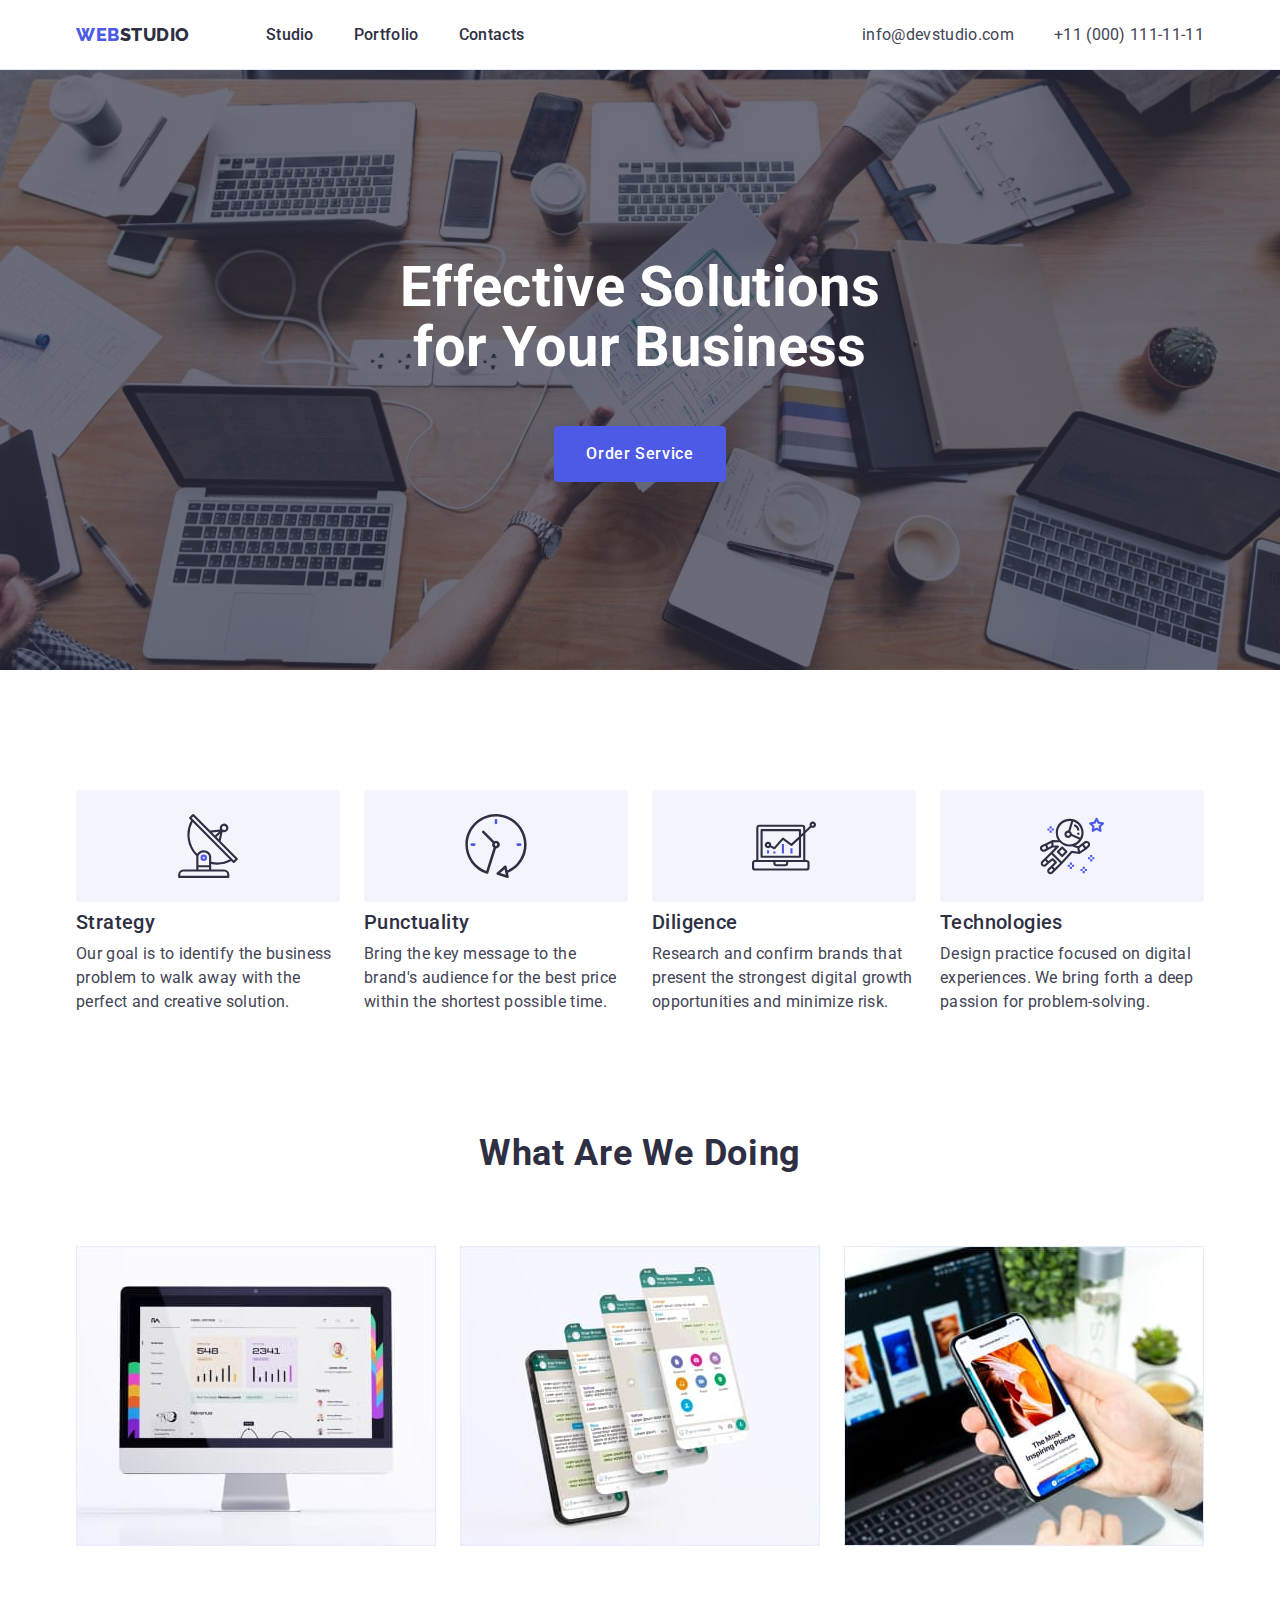
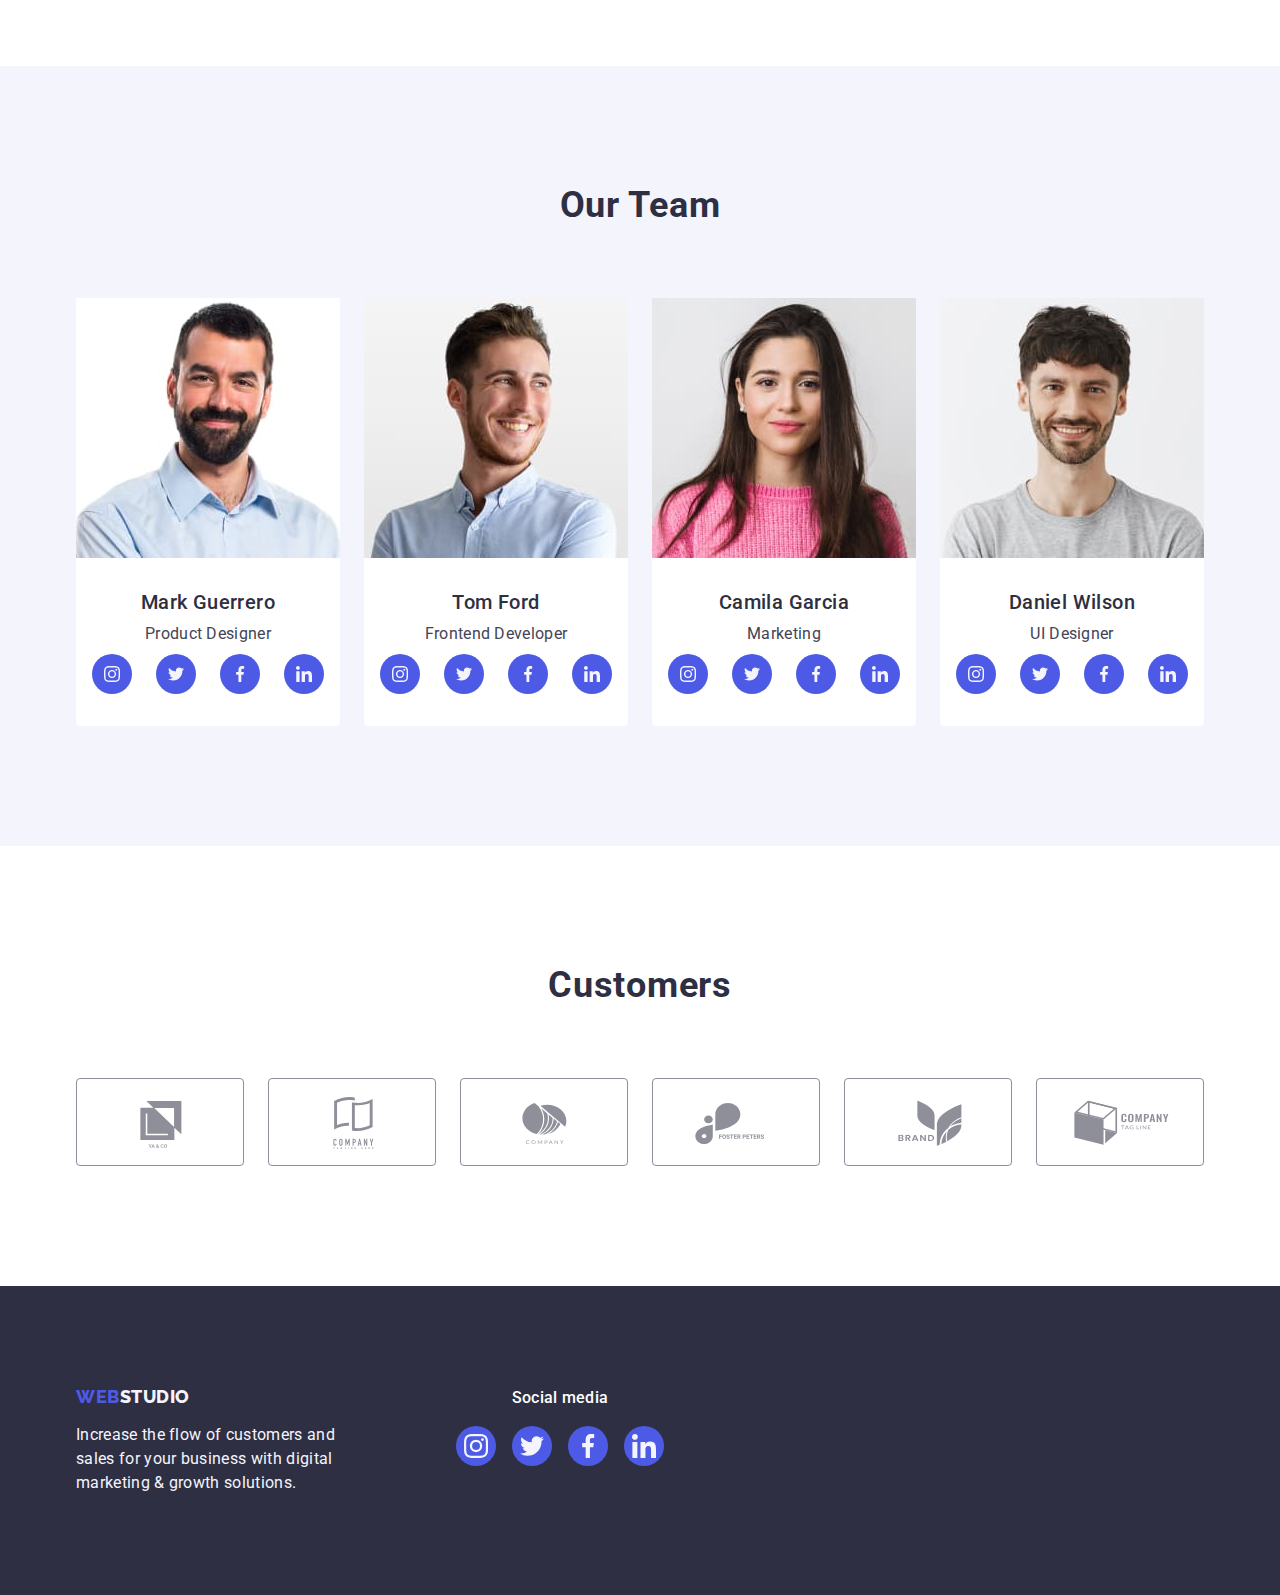
==== index.html @ bf4d4b49 "day-4" ====
<!DOCTYPE html>
<html lang="en">
  <head>
    <meta charset="UTF-8" />
    <meta http-equiv="X-UA-Compatible" content="IE=edge" />
    <meta name="viewport" content="width=device-width, initial-scale=1.0" />
    <title>Web Studio</title>
    <!--Fonts-->
    <link rel="preconnect" href="https://fonts.googleapis.com" />
    <link rel="preconnect" href="https://fonts.gstatic.com" crossorigin />
    <link
      href="https://fonts.googleapis.com/css2?family=Raleway:wght@800&family=Roboto:wght@400;500;700&display=swap"
      rel="stylesheet" />
    <!--Normolize css-->
    <link
      rel="stylesheet"
      href="https://cdn.jsdelivr.net/npm/modern-normalize@2.0.0/modern-normalize.min.css" />
    <!--css styles-->
    <link rel="stylesheet" href="./css/styles.css" />
  </head>

  <body>
    <!--Header-->
    <header class="header section">
      <div class="header-container container">
        <nav class="page-nav">
          <a class="logo link" href="./index.html">Web<span class="logo-accent">Studio</span></a>
          <ul class="header-list list">
            <li class="header-list-item">
              <a class="header-list-link link" href="./index.html">Studio</a>
            </li>
            <li class="header-list-item">
              <a class="header-list-link link" href="./portfolio.html">Portfolio</a>
            </li>
            <li class="header-list-item">
              <a class="header-list-link link" href="">Contacts</a>
            </li>
          </ul>
        </nav>
        <address class="header-address-list">
          <ul class="address-list list">
            <li class="address-list-item">
              <a class="header-address link" href="mailto:info@devstudio.com">info@devstudio.com</a>
            </li>
            <li class="address-list-item">
              <a class="header-address link" href="tel:+110001111111">+11 (000) 111-11-11</a>
            </li>
          </ul>
        </address>
      </div>
    </header>
    <!--Main block-->
    <main>
      <!--Hero section-->
      <section class="hero-section">
        <div class="container">
          <h1 class="hero-title">Effective Solutions for Your Business</h1>
          <button class="hero-btn btn" type="button">Order Service</button>
        </div>
      </section>
      <!--Sectiom Features-->

      <section class="features-section">
        <div class="container">
          <h2 class="visually-hidden">Features</h2>
          <ul class="features-list list">
            <li class="features-list-item">
              <div class="features-icon-thumb">
                <svg class="features-icon" width="64" height="64">
                  <use href="/images/icons.svg#antenna"></use>
                </svg>
              </div>
              <h3 class="features-title">Strategy</h3>
              <p class="features-text">
                Our goal is to identify the business problem to walk away with the perfect and
                creative solution.
              </p>
            </li>
            <li class="features-list-item">
              <div class="features-icon-thumb">
                <svg class="features-icon" width="64" height="64">
                  <use href="/images/icons.svg#clock"></use>
                </svg>
              </div>
              <h3 class="features-title">Punctuality</h3>
              <p class="features-text">
                Bring the key message to the brand's audience for the best price within the shortest
                possible time.
              </p>
            </li>
            <li class="features-list-item">
              <div class="features-icon-thumb">
                <svg class="features-icon" width="64" height="64">
                  <use href="/images/icons.svg#diagram"></use>
                </svg>
              </div>
              <h3 class="features-title">Diligence</h3>
              <p class="features-text">
                Research and confirm brands that present the strongest digital growth opportunities
                and minimize risk.
              </p>
            </li>
            <li class="features-list-item">
              <div class="features-icon-thumb">
                <svg class="features-icon" width="64" height="64">
                  <use href="/images/icons.svg#astronaut"></use>
                </svg>
              </div>
              <h3 class="features-title">Technologies</h3>
              <p class="features-text">
                Design practice focused on digital experiences. We bring forth a deep passion for
                problem-solving.
              </p>
            </li>
          </ul>
        </div>
      </section>

      <!--Section What are we doing -->
      <section class="do-section">
        <div class="container">
          <h2 class="do-title">What are we doing</h2>
          <ul class="do-list list">
            <li class="do-list-item">
              <img src="./images/img1.jpg" alt="computer screen" width="360" height="300" />
            </li>
            <li class="do-list-item">
              <img src="./images/img2.jpg" alt="phone four screen" width="360" height="300" />
            </li>
            <li class="do-list-item">
              <img
                src="./images/img3.jpg"
                alt="phone in palm and laptop on the table"
                width="360"
                height="300" />
            </li>
          </ul>
        </div>
      </section>
      <!--Section Our Team-->

      <section class="team-section">
        <div class="container">
          <h2 class="team-title">Our Team</h2>
          <ul class="team-list list">
            <li class="team-list-item">
              <img
                class="card-img"
                src="./images/imgteam1.jpg"
                alt="Mark Guerrero Product Designer"
                width="264"
                height="260" />
              <div class="card">
                <h3 class="team-name-title">Mark Guerrero</h3>
                <p class="team-position-text">Product Designer</p>
                <ul class="team-social-list">
                  <li class="team-social-item">
                    <a href="" class="team-social-link" target="_blank" rel="noopener norefrrer">
                      <svg class="team-social-icon" width="16" height="16">
                        <use href="/images/icons.svg#instagram"></use>
                      </svg>
                    </a>
                  </li>
                  <li class="team-social-item">
                    <a href="" class="team-social-link" target="_blank" rel="noopener norefrrer">
                      <svg class="team-social-icon" width="16" height="16">
                        <use href="/images/icons.svg#twitter"></use>
                      </svg>
                    </a>
                  </li>
                  <li class="team-social-item">
                    <a href="" class="team-social-link" target="_blank" rel="noopener norefrrer">
                      <svg class="team-social-icon" width="16" height="16">
                        <use href="/images/icons.svg#facebook"></use>
                      </svg>
                    </a>
                  </li>
                  <li class="team-social-item">
                    <a href="" class="team-social-link" target="_blank" rel="noopener norefrrer">
                      <svg class="team-social-icon" width="16" height="16">
                        <use href="/images/icons.svg#linkedin"></use>
                      </svg>
                    </a>
                  </li>
                </ul>
              </div>
            </li>

            <li class="team-list-item">
              <img
                class="card-img"
                src="./images/imgteam2.jpg"
                alt="Tom Ford Frontend Developer"
                width="264"
                height="260" />
              <div class="card">
                <h3 class="team-name-title">Tom Ford</h3>
                <p class="team-position-text">Frontend Developer</p>
                <ul class="team-social-list">
                  <li class="team-social-item">
                    <a href="" class="team-social-link" target="_blank" rel="noopener norefrrer">
                      <svg class="team-social-icon" width="16" height="16">
                        <use href="/images/icons.svg#instagram"></use>
                      </svg>
                    </a>
                  </li>
                  <li class="team-social-item">
                    <a href="" class="team-social-link" target="_blank" rel="noopener norefrrer">
                      <svg class="team-social-icon" width="16" height="16">
                        <use href="/images/icons.svg#twitter"></use>
                      </svg>
                    </a>
                  </li>
                  <li class="team-social-item">
                    <a href="" class="team-social-link" target="_blank" rel="noopener norefrrer">
                      <svg class="team-social-icon" width="16" height="16">
                        <use href="/images/icons.svg#facebook"></use>
                      </svg>
                    </a>
                  </li>
                  <li class="team-social-item">
                    <a href="" class="team-social-link" target="_blank" rel="noopener norefrrer">
                      <svg class="team-social-icon" width="16" height="16">
                        <use href="/images/icons.svg#linkedin"></use>
                      </svg>
                    </a>
                  </li>
                </ul>
              </div>
            </li>

            <li class="team-list-item">
              <img
                class="card-img"
                src="./images/imgteam3.jpg"
                alt="Camila Garcia Marketing"
                width="264"
                height="260" />
              <div class="card">
                <h3 class="team-name-title">Camila Garcia</h3>
                <p class="team-position-text">Marketing</p>
                <ul class="team-social-list">
                  <li class="team-social-item">
                    <a href="" class="team-social-link" target="_blank" rel="noopener norefrrer">
                      <svg class="team-social-icon" width="16" height="16">
                        <use href="/images/icons.svg#instagram"></use>
                      </svg>
                    </a>
                  </li>
                  <li class="team-social-item">
                    <a href="" class="team-social-link" target="_blank" rel="noopener norefrrer">
                      <svg class="team-social-icon" width="16" height="16">
                        <use href="/images/icons.svg#twitter"></use>
                      </svg>
                    </a>
                  </li>
                  <li class="team-social-item">
                    <a href="" class="team-social-link" target="_blank" rel="noopener norefrrer">
                      <svg class="team-social-icon" width="16" height="16">
                        <use href="/images/icons.svg#facebook"></use>
                      </svg>
                    </a>
                  </li>
                  <li class="team-social-item">
                    <a href="" class="team-social-link" target="_blank" rel="noopener norefrrer">
                      <svg class="team-social-icon" width="16" height="16">
                        <use href="/images/icons.svg#linkedin"></use>
                      </svg>
                    </a>
                  </li>
                </ul>
              </div>
            </li>

            <li class="team-list-item">
              <img
                class="card-img"
                src="./images/imgteam4.jpg"
                alt="Daniel Wilson UI Designer"
                width="264"
                height="260" />
              <div class="card">
                <h3 class="team-name-title">Daniel Wilson</h3>
                <p class="team-position-text">UI Designer</p>
                <ul class="team-social-list">
                  <li class="team-social-item">
                    <a href="" class="team-social-link" target="_blank" rel="noopener norefrrer">
                      <svg class="team-social-icon" width="16" height="16">
                        <use href="/images/icons.svg#instagram"></use>
                      </svg>
                    </a>
                  </li>
                  <li class="team-social-item">
                    <a href="" class="team-social-link" target="_blank" rel="noopener norefrrer">
                      <svg class="team-social-icon" width="16" height="16">
                        <use href="/images/icons.svg#twitter"></use>
                      </svg>
                    </a>
                  </li>
                  <li class="team-social-item">
                    <a href="" class="team-social-link" target="_blank" rel="noopener norefrrer">
                      <svg class="team-social-icon" width="16" height="16">
                        <use href="/images/icons.svg#facebook"></use>
                      </svg>
                    </a>
                  </li>
                  <li class="team-social-item">
                    <a href="" class="team-social-link" target="_blank" rel="noopener norefrrer">
                      <svg class="team-social-icon" width="16" height="16">
                        <use href="/images/icons.svg#linkedin"></use>
                      </svg>
                    </a>
                  </li>
                </ul>
              </div>
            </li>
          </ul>
        </div>
      </section>
      <!--Customers section-->
      <section class="customers-section">
        <div class="customers-container container">
          <h2 class="customers-title">Customers</h2>
          <ul class="customers-list">
            <li class="customers-item">
              <a class="customers-link" href="">
                <svg class="customers-icon" width="104" height="56">
                  <use href="/images/icons.svg#Logo-1"></use>
                </svg>
              </a>
            </li>
            <li class="customers-item">
              <a class="customers-link" href=""
                ><svg class="customers-icon" width="104" height="56">
                  <use href="/images/icons.svg#Logo-2"></use>
                </svg>
              </a>
            </li>
            <li class="customers-item">
              <a class="customers-link" href=""
                ><svg class="customers-icon" width="104" height="56">
                  <use href="/images/icons.svg#Logo-3"></use>
                </svg>
              </a>
            </li>
            <li class="customers-item">
              <a class="customers-link" href="">
                <svg class="customers-icon" width="104" height="56">
                  <use href="/images/icons.svg#Logo-4"></use>
                </svg>
              </a>
            </li>
            <li class="customers-item">
              <a class="customers-link" href="">
                <svg class="customers-icon" width="104" height="56">
                  <use href="/images/icons.svg#Logo-5"></use>
                </svg>
              </a>
            </li>
            <li class="customers-item">
              <a class="customers-link" href="">
                <svg class="customers-icon" width="104" height="56">
                  <use href="/images/icons.svg#Logo-6"></use>
                </svg>
              </a>
            </li>
          </ul>
        </div>
      </section>
    </main>
    <footer class="footer">
      <!--Section footer-->

      <div class="footer-container container">
        <div class="footer-logo-container">
          <a class="logo link" href="./index.html"
            >Web<span class="footer-logo-accent">Studio</span></a
          >
          <p class="footer-text">
            Increase the flow of customers and sales for your business with digital marketing &
            growth solutions.
          </p>
        </div>
        <div class="footer-socisl-container">
          <p class="footer-social-text">Social media</p>
          <ul class="footer-social-list">
            <li class="footer-social-item">
              <a href="" class="footer-social-link">
                <svg class="footer-social-icon" width="24" height="24">
                  <use href="/images/icons.svg#instagram"></use>
                </svg>
              </a>
            </li>
            <li class="footer-social-item">
              <a href="" class="footer-social-link">
                <svg class="footer-social-icon" width="24" height="24">
                  <use href="/images/icons.svg#twitter"></use>
                </svg>
              </a>
            </li>
            <li class="footer-social-item">
              <a href="" class="footer-social-link">
                <svg class="footer-social-icon" width="24" height="24">
                  <use href="/images/icons.svg#facebook"></use>
                </svg>
              </a>
            </li>
            <li class="footer-social-item">
              <a href="" class="footer-social-link">
                <svg class="footer-social-icon" width="24" height="24">
                  <use href="/images/icons.svg#linkedin"></use>
                </svg>
              </a>
            </li>
          </ul>
        </div>
      </div>
    </footer>
  </body>
</html>
---- css/styles.css ----
:root {
  --Primary-Brand-cl: #4d5ae5;
  --Pressed-state-cl: #404bbf;
  --Dark-cl: #2e2f42;
  --Text-cl: #434455;
  --Light-cl: #f4f4fd;
  --Hero-background-cl: #2e2f42;
  --White-background-cl: #ffffff;
  --light-bg-cl: #f4f4fd;
  --cornfiower-cl: #e7e9fc;
  --success-cl: #31d0aa;
  --white-cl: #ffffff;
  --lightslate: #8e8f99;
  /* The main number of elements in Flexbox grid */
  --items: 3;
  /* The main gap indent in Flexbox grid */
  --indent: 24px;
}
body {
  font-family: 'Roboto', sans-serif;
  font-size: 16px;
  line-height: 1.5;
  font-weight: normal;
  letter-spacing: 0.02em;
  color: var(--Text-cl);

  background-color: var(--White-background-cl);
}
.container {
  width: 1158px;
  padding: 0 15px;
  margin: 0 auto;
}

/*Reset*/
*,
*::before,
*::after {
  box-sizing: border-box;
}

h1,
h2,
h3,
h4,
h5,
h6,
p {
  margin-top: 0;
  margin-bottom: 0;
}
ul,
ol {
  margin-top: 0;
  margin-bottom: 0;
  padding-left: 0;
  margin: 0;
}
img {
  display: block;
  max-width: 100%;
  height: auto;
}
a,
.link {
  text-decoration: none;
  color: currentColor;
  font-style: normal;
}
ul,
ol,
.list {
  list-style: none;
}

.btn {
  cursor: pointer;
  font-family: inherit;
}

/* Styles Header*/
.header {
  background-color: var(--White-background-cl);
  border-bottom: 1px solid var(--cornfiower-cl);
}
.header-container {
  display: flex;
  justify-content: space-between;
  align-items: center;
}
.header .link {
  padding: 24px 0;
}
.page-nav {
  display: flex;
  align-items: center;
}

.header-list {
  display: flex;
  gap: 40px;
  align-items: center;
  --indent: 40px;
}
.header-list-item {
  flex-basis: calc((100% - var(--indent) * (var(--items) - 1)) / var(--items));
}
.address-list {
  display: flex;
  gap: 40px;
  align-items: center;
  --items: 2;
  --indent: 40px;
}
.address-list-item {
  flex-basis: calc((100% - var(--indent) * (var(--items) - 1)) / var(--items));
}
/*Logo styles*/
.logo,
.footer-logo-accent,
.logo-accent {
  font-weight: 800;
  font-size: 18px;
  line-height: 1.17;
  letter-spacing: 0.03em;
  text-transform: uppercase;
  font-family: 'Raleway', sans-serif;
}
.header .logo {
  margin-right: 76px;
}
.logo {
  color: var(--Primary-Brand-cl);
}
.logo-accent {
  color: var(--Dark-cl);
}
.header-address-list {
  font-style: normal;
}
.header-list-link {
  font-weight: 500;
  color: var(--Dark-cl);
}
.header-list-link:hover,
.header-list-link:focus {
  color: var(--Pressed-state-cl);
}
.header-address {
  font-weight: 400;
  color: var(--Text-cl);
}

.header-address:hover,
.header-address:focus {
  color: var(--Pressed-state-cl);
}
/*Hero-section style*/
.hero-section {
  max-width: 1440px;
  margin: 0 auto;
  background-color: var(--Hero-background-cl);
  background-image: linear-gradient(rgba(46, 47, 66, 0.7), rgba(46, 47, 66, 0.7)),
    url(/images/heroimg/img1.jpg);
  background-repeat: no-repeat;
  background-position: center center;
  padding-top: 188px;
  padding-bottom: 188px;
  background-size: cover;
}

.hero-title {
  font-weight: 700;
  font-size: 56px;
  line-height: 1.07;
  color: var(--White-background-cl);
  text-align: center;
  max-width: 496px;
  margin: 0 auto 48px;
}

.hero-btn {
  background-color: var(--Primary-Brand-cl);
  color: var(--White-background-cl);
  font-weight: 500;
  letter-spacing: 0.04em;
  font-size: 16px;
  line-height: 1.5;
  display: block;
  min-width: 169px;
  min-height: 56px;
  padding: 16px 32px;
  margin: 0 auto;
  border-radius: 4px;
  border: none;
  transition: background-color 250ms cubic-bezier(0.4, 0, 0.2, 1);
}
.hero-btn:hover,
.hero-btn:focus {
  background-color: var(--Pressed-state-cl);
}
/*Features-section*/

.features-section {
  background-color: var(--White-background-cl);
  padding-top: 120px;
  padding-bottom: 120px;
}
.visually-hidden {
  position: absolute;
  overflow: hidden;
  clip: rect(0 0 0 0);
  width: 1px;
  height: 1px;
  margin: -1px;
  padding: 0;
  border: 0;
  white-space: nowrap;
  clip-path: inset(100%);
}
.features-list {
  display: flex;
  gap: var(--indent);
  justify-content: space-between;
  --items: 4;
}
.features-list-item {
  flex-basis: calc((100% - var(--indent) * (var(--items) - 1)) / var(--items));
}
.features-title {
  font-weight: 500;
  font-size: 20px;
  line-height: 1.2;
  color: var(--Dark-cl);
  letter-spacing: 0.02em;
  margin-bottom: 8px;
}
.features-text {
  color: var(--Text-cl);
}
.features-icon-thumb {
  /*display: flex;
  justify-content: center;
  align-items: center;*/
  padding: 24px 100px;
  margin-bottom: 8px;
  width: 264px;
  height: 112px;
  flex-shrink: 0;
  border-radius: 4px;
  background-color: var(--light-bg-cl);
}
.features-icon {
}
/*Do section*/
.do-section {
  background-color: var(--White-background-cl);
  padding-bottom: 120px;
}
.do-title {
  font-size: 36px;
  line-height: 1.11;
  text-transform: capitalize;
  color: var(--Dark-cl);
  text-align: center;
  letter-spacing: 0.02em;
  margin-bottom: 72px;
}
.do-list {
  display: flex;
  gap: var(--indent);
  justify-content: space-between;
}
.do-list-item {
  flex-basis: calc((100% - var(--indent) * (var(--items) - 1)) / var(--items));
}
/*Section Our Team styles*/

.team-section {
  background-color: var(--light-bg-cl);
  padding-bottom: 120px;
  padding-top: 120px;
}

.team-title {
  font-size: 36px;
  line-height: 1.11;
  text-transform: capitalize;
  color: var(--Dark-cl);
  text-align: center;
  letter-spacing: 0.02em;
  display: block;
  margin-bottom: 72px;
}
.team-list-item {
  flex-basis: calc((100% - var(--indent) * (var(--items) - 1)) / var(--items));
  border-radius: 0px 0px 4px 4px;
  background-color: var(--White-background-cl);
}
.team-list {
  display: flex;
  gap: var(--indent);
  justify-content: space-between;
  --items: 4;
}
.card {
  padding: 32px 16px;
  text-align: center;
}
.card-img {
}
.team-name-title {
  font-weight: 500;
  font-size: 20px;
  line-height: 1.2;
  color: var(--Dark-cl);
  letter-spacing: 0.02em;
  margin-bottom: 8px;
}

.team-position-text {
  line-height: 1.5;
  color: var(--Text-cl);
  margin-bottom: 8px;
}
.team-social-list {
  display: flex;
  justify-content: center;
  align-items: center;
  gap: var(--indent);
}
.team-social-item {
}
.team-social-link {
  display: flex;
  justify-content: center;
  align-items: center;
  width: 40px;
  height: 40px;
  border-radius: 50%;
  background-color: var(--Primary-Brand-cl);
  transition: background-color 250ms cubic-bezier(0.4, 0, 0.2, 1);
}
.team-social-link:hover,
.team-social-link:focus {
  background-color: var(--Pressed-state-cl);
}
.team-social-icon {
  fill: var(--Light-cl);
}

/*Customers section*/
.customers-section {
  background-color: var(--White-background-cl);
  padding-bottom: 120px;
  padding-top: 120px;
}
.customers-container {
}
.container {
}
.customers-title {
  color: var(--Dark-cl);
  text-align: center;
  font-size: 36px;
  font-style: normal;
  font-weight: 700;
  line-height: 1.11;
  letter-spacing: 0.72px;
  text-transform: capitalize;
  margin-bottom: 72px;
}
.customers-list {
  display: flex;
  justify-content: center;
  align-items: center;
  gap: var(--indent);
}
.customers-item {
}
.customers-link {
  display: flex;
  width: 168px;
  height: 88px;
  justify-content: center;
  align-items: center;
  border-radius: 4px;
  border: 1px solid var(--lightslate);
}
.customers-icon {
  fill: var(--lightslate);
}

/* Portfolio main styles*/
.main {
  background-color: var(--White-background-cl);
  padding-top: 96px;
  padding-bottom: 120px;
}
.title {
}
.portfolio-filter-list {
  display: flex;
  gap: var(--indent);
  justify-content: center;
  margin-bottom: 72px;
}
.list {
}
.portfolio-filter-item {
}
/*portfolio page buttons*/
.portfolio-btn {
  font-weight: 500;
  font-size: 16px;
  line-height: 1.5;
  letter-spacing: 0.04em;
  color: var(--Primary-Brand-cl);
  text-align: center;
  background-color: var(--light-bg-cl);
  padding: 12px 24px;
  border: 1px solid var(--cornfiower-cl);
  border-radius: 4px;
}
.portfolio-btn:hover,
.portfolio-btn:focus {
  background-color: var(--Pressed-state-cl);
  color: var(--White-background-cl);
  border: 1px solid transparent;
}

/*Portfolio photo*/
.portfolio-list {
  display: flex;
  flex-wrap: wrap;
  row-gap: 48px;
  column-gap: var(--indent);
}

.portfolio-list-item {
  flex-basis: calc((100% - var(--indent) * (var(--items) - 1)) / var(--items));
}
.portfolio-link {
}
.portfolio-img {
}

.portfolio-list-card {
  padding: 32px 16px;
  border: 1px solid var(--cornfiower-cl);
  border-top: none;
}
.portfolio-title {
  font-weight: 500;
  font-size: 20px;
  line-height: 1.2;
  letter-spacing: 0.02em;
  margin-bottom: 8px;
  color: var(--Dark-cl);
}
.portfolio-text {
  color: var(--Text-cl);
}
/*footer stylse*/
.footer {
  background-color: var(--Dark-cl);
  padding-top: 100px;
  padding-bottom: 100px;
}

.footer .logo {
  display: inline-block;
  margin-bottom: 16px;
}

.footer-logo-accent {
  color: var(--Light-cl);
  font-family: 'Raleway', sans-serif;
  line-height: 1.17;
}

.footer-text {
  color: #f4f4fd;
  max-width: 264px;
}

.footer-container {
  display: flex;
  align-items: baseline;
}
.footer-logo-container {
  width: 264px;
  margin-right: 116px;
}
.footer-socisl-container {
  width: 208px;
}
.footer-social-text {
  font-weight: 500;
  line-height: 1.5;
  letter-spacing: 0.32px;
  text-align: center;
  color: var(--white-cl);
  margin: 0 auto 16px 0;
}
.footer-social-list {
  display: flex;
  gap: 16px;
  justify-content: center;
  align-items: center;
}
.footer-social-item {
}
.footer-social-link {
  display: flex;
  width: 40px;
  height: 40px;
  justify-content: center;
  align-items: center;
  border-radius: 50%;
  background-color: var(--Primary-Brand-cl);
  transition: background-color 250ms cubic-bezier(0.4, 0, 0.2, 1);
}

.footer-social-link:hover,
.footer-social-link:focus {
  background-color: var(--success-cl);
}
.footer-social-icon {
  fill: var(--Light-cl);
}
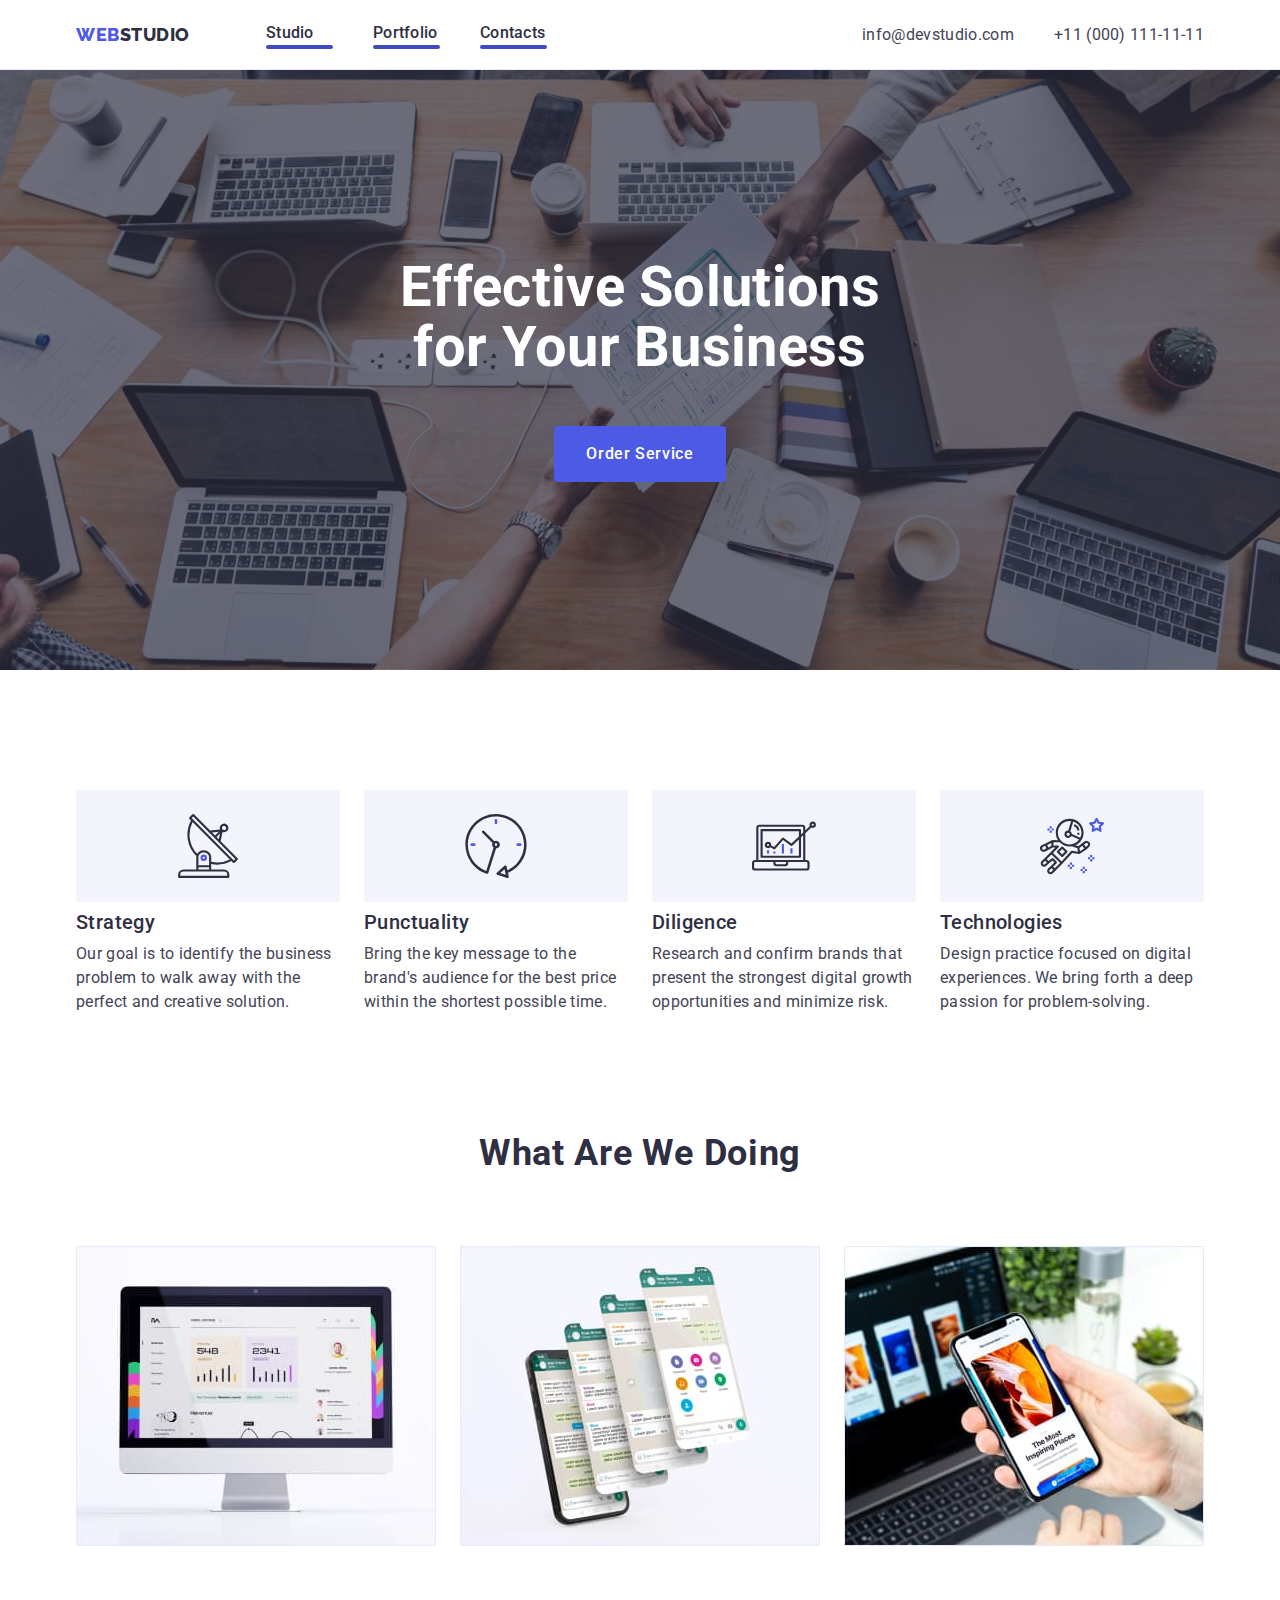
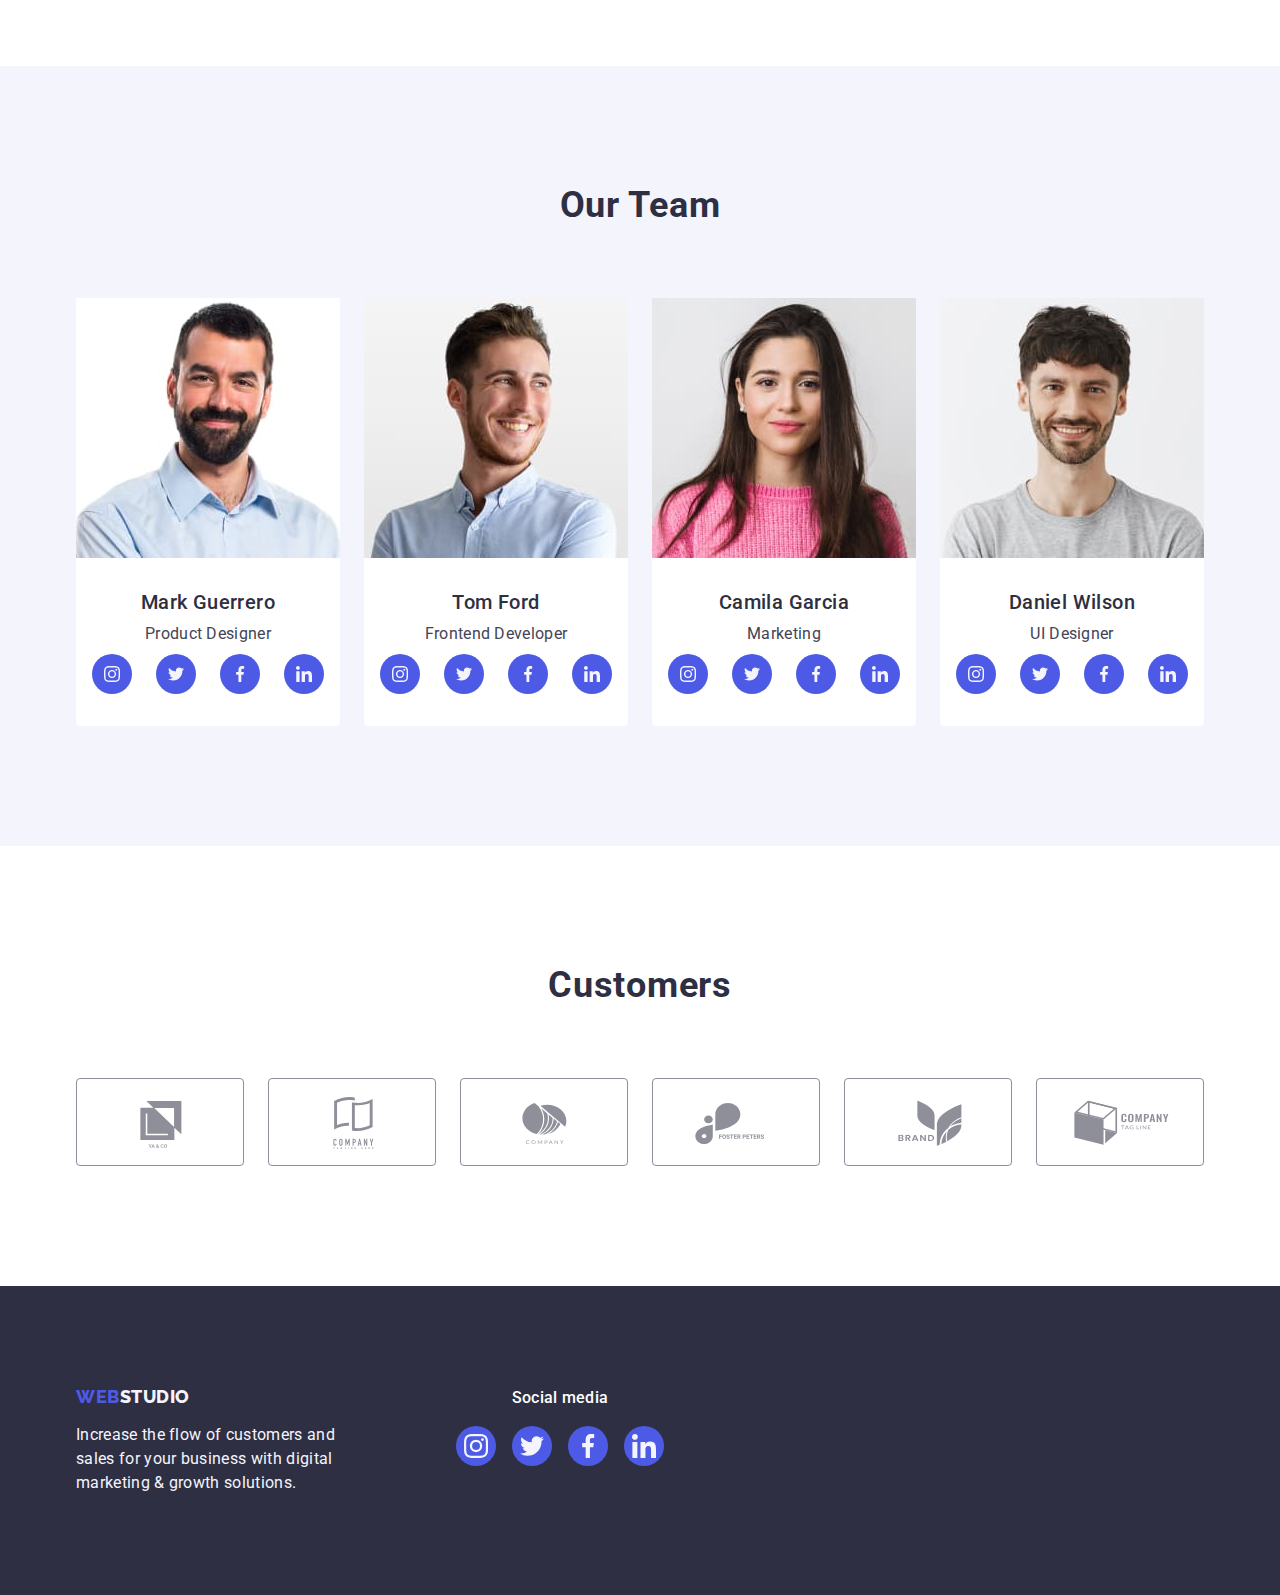
==== commit 1554b602: "day5" ====
--- a/index.html
+++ b/index.html
@@ -323,44 +323,44 @@
           <h2 class="customers-title">Customers</h2>
           <ul class="customers-list">
             <li class="customers-item">
-              <a class="customers-link" href="">
-                <svg class="customers-icon" width="104" height="56">
-                  <use href="/images/icons.svg#Logo-1"></use>
-                </svg>
-              </a>
-            </li>
-            <li class="customers-item">
-              <a class="customers-link" href=""
-                ><svg class="customers-icon" width="104" height="56">
-                  <use href="/images/icons.svg#Logo-2"></use>
-                </svg>
-              </a>
-            </li>
-            <li class="customers-item">
-              <a class="customers-link" href=""
-                ><svg class="customers-icon" width="104" height="56">
-                  <use href="/images/icons.svg#Logo-3"></use>
-                </svg>
-              </a>
-            </li>
-            <li class="customers-item">
-              <a class="customers-link" href="">
-                <svg class="customers-icon" width="104" height="56">
-                  <use href="/images/icons.svg#Logo-4"></use>
-                </svg>
-              </a>
-            </li>
-            <li class="customers-item">
-              <a class="customers-link" href="">
-                <svg class="customers-icon" width="104" height="56">
-                  <use href="/images/icons.svg#Logo-5"></use>
-                </svg>
-              </a>
-            </li>
-            <li class="customers-item">
-              <a class="customers-link" href="">
-                <svg class="customers-icon" width="104" height="56">
-                  <use href="/images/icons.svg#Logo-6"></use>
+              <a class="customers-link" href="" aria-label="logo-1">
+                <svg class="customers-icon" width="104" height="56">
+                  <use href="/images/icons.svg#logo-1"></use>
+                </svg>
+              </a>
+            </li>
+            <li class="customers-item">
+              <a class="customers-link" href="" aria-label="logo-2">
+                <svg class="customers-icon" width="104" height="56">
+                  <use href="/images/icons.svg#logo-2"></use>
+                </svg>
+              </a>
+            </li>
+            <li class="customers-item">
+              <a class="customers-link" href="" aria-label="logo-3">
+                <svg class="customers-icon" width="104" height="56">
+                  <use href="/images/icons.svg#logo-3"></use>
+                </svg>
+              </a>
+            </li>
+            <li class="customers-item">
+              <a class="customers-link" href="" aria-label="logo-4">
+                <svg class="customers-icon" width="104" height="56">
+                  <use href="/images/icons.svg#logo-4"></use>
+                </svg>
+              </a>
+            </li>
+            <li class="customers-item">
+              <a class="customers-link" href="" aria-label="logo-5">
+                <svg class="customers-icon" width="104" height="56">
+                  <use href="/images/icons.svg#logo-5"></use>
+                </svg>
+              </a>
+            </li>
+            <li class="customers-item">
+              <a class="customers-link" href="" aria-label="logo-6">
+                <svg class="customers-icon" width="104" height="56">
+                  <use href="/images/icons.svg#logo-6"></use>
                 </svg>
               </a>
             </li>
@@ -368,9 +368,8 @@
         </div>
       </section>
     </main>
+    <!--Section footer-->
     <footer class="footer">
-      <!--Section footer-->
-
       <div class="footer-container container">
         <div class="footer-logo-container">
           <a class="logo link" href="./index.html"
--- a/css/styles.css
+++ b/css/styles.css
@@ -146,11 +146,18 @@
 .header-list-link:focus {
   color: var(--Pressed-state-cl);
 }
+.header-list-link::after {
+  content: '';
+  display: block;
+  width: 67px;
+  height: 4px;
+  border-radius: 2px;
+  background: var(--Pressed-state-cl);
+}
 .header-address {
   font-weight: 400;
   color: var(--Text-cl);
 }
-
 .header-address:hover,
 .header-address:focus {
   color: var(--Pressed-state-cl);
@@ -373,7 +380,6 @@
 .customers-list {
   display: flex;
   justify-content: center;
-  align-items: center;
   gap: var(--indent);
 }
 .customers-item {
@@ -390,7 +396,12 @@
 .customers-icon {
   fill: var(--lightslate);
 }
-
+.customers-link:hover .customers-icon {
+  fill: var(--Pressed-state-cl);
+}
+.customers-link:hover {
+  border-color: var(--Pressed-state-cl);
+}
 /* Portfolio main styles*/
 .main {
   background-color: var(--White-background-cl);
@@ -421,6 +432,7 @@
   padding: 12px 24px;
   border: 1px solid var(--cornfiower-cl);
   border-radius: 4px;
+  transition: background-color 250ms cubic-bezier(0.4, 0, 0.2, 1);
 }
 .portfolio-btn:hover,
 .portfolio-btn:focus {
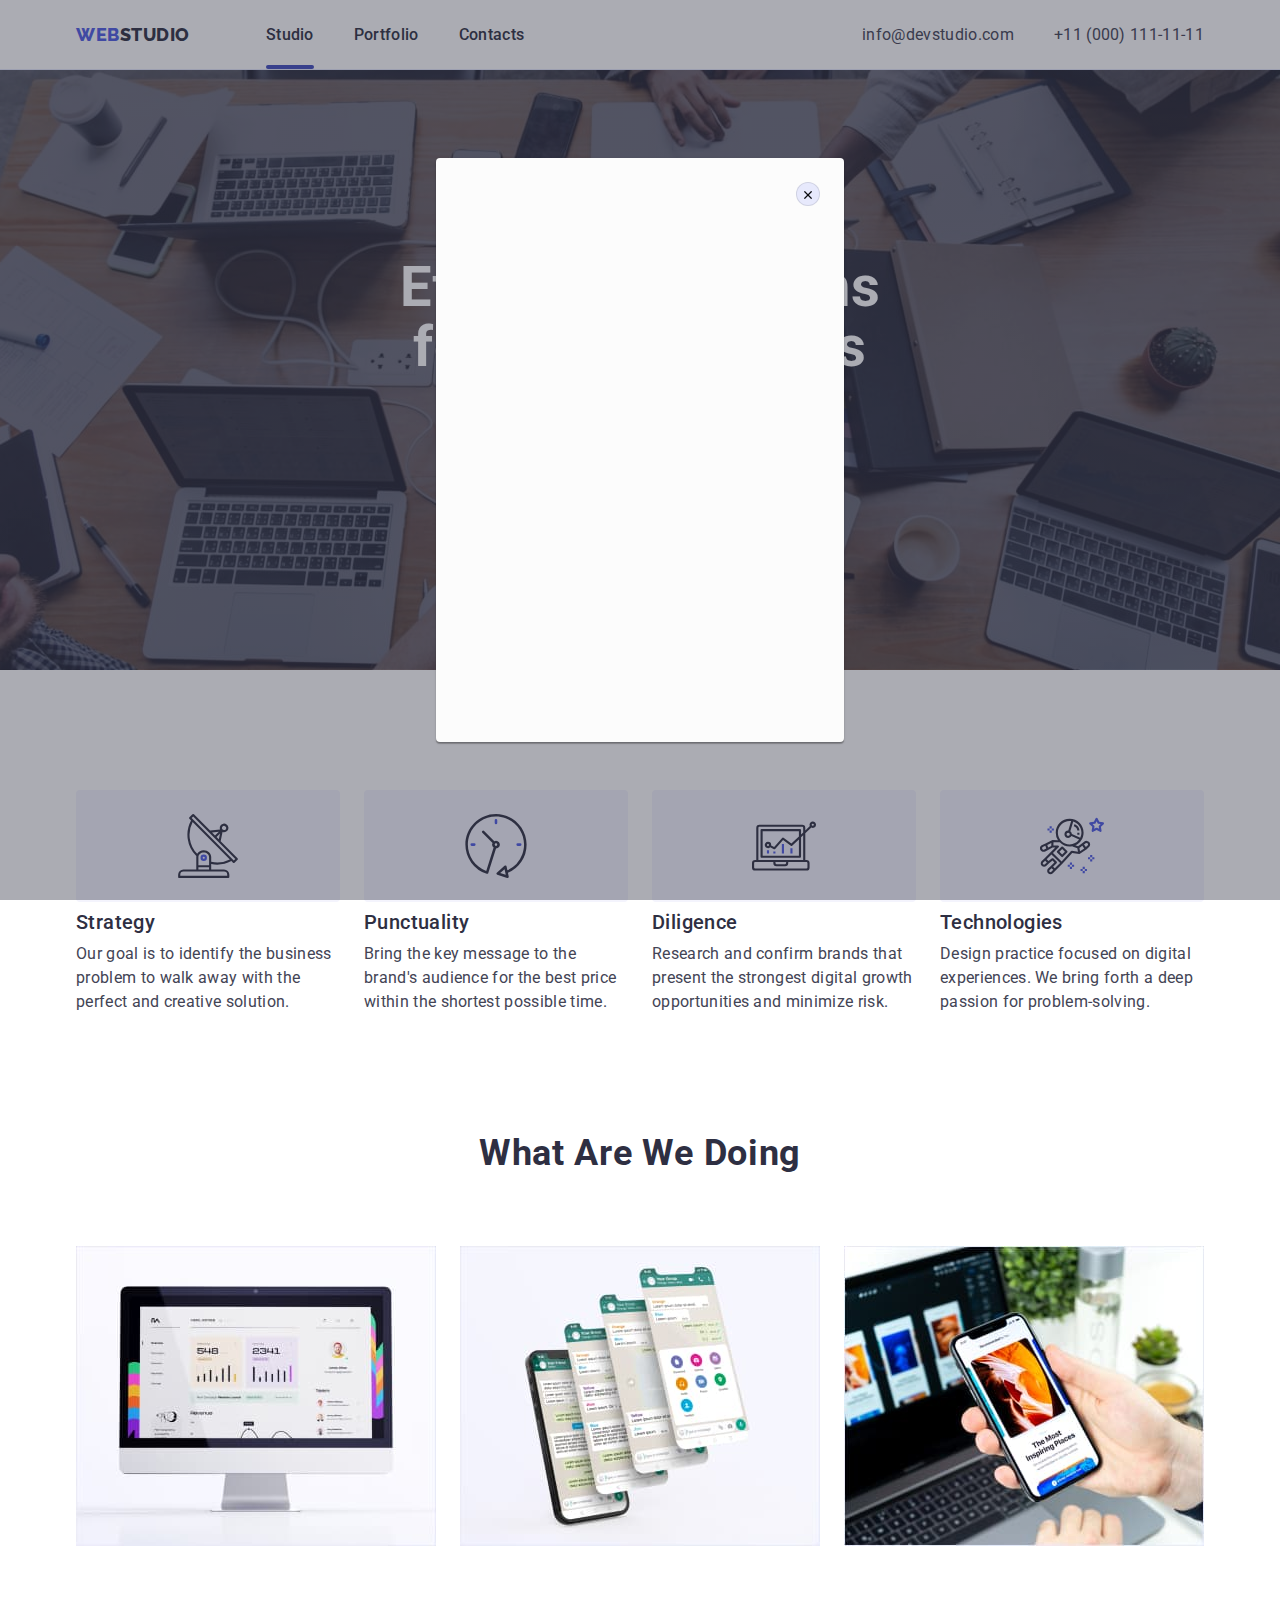
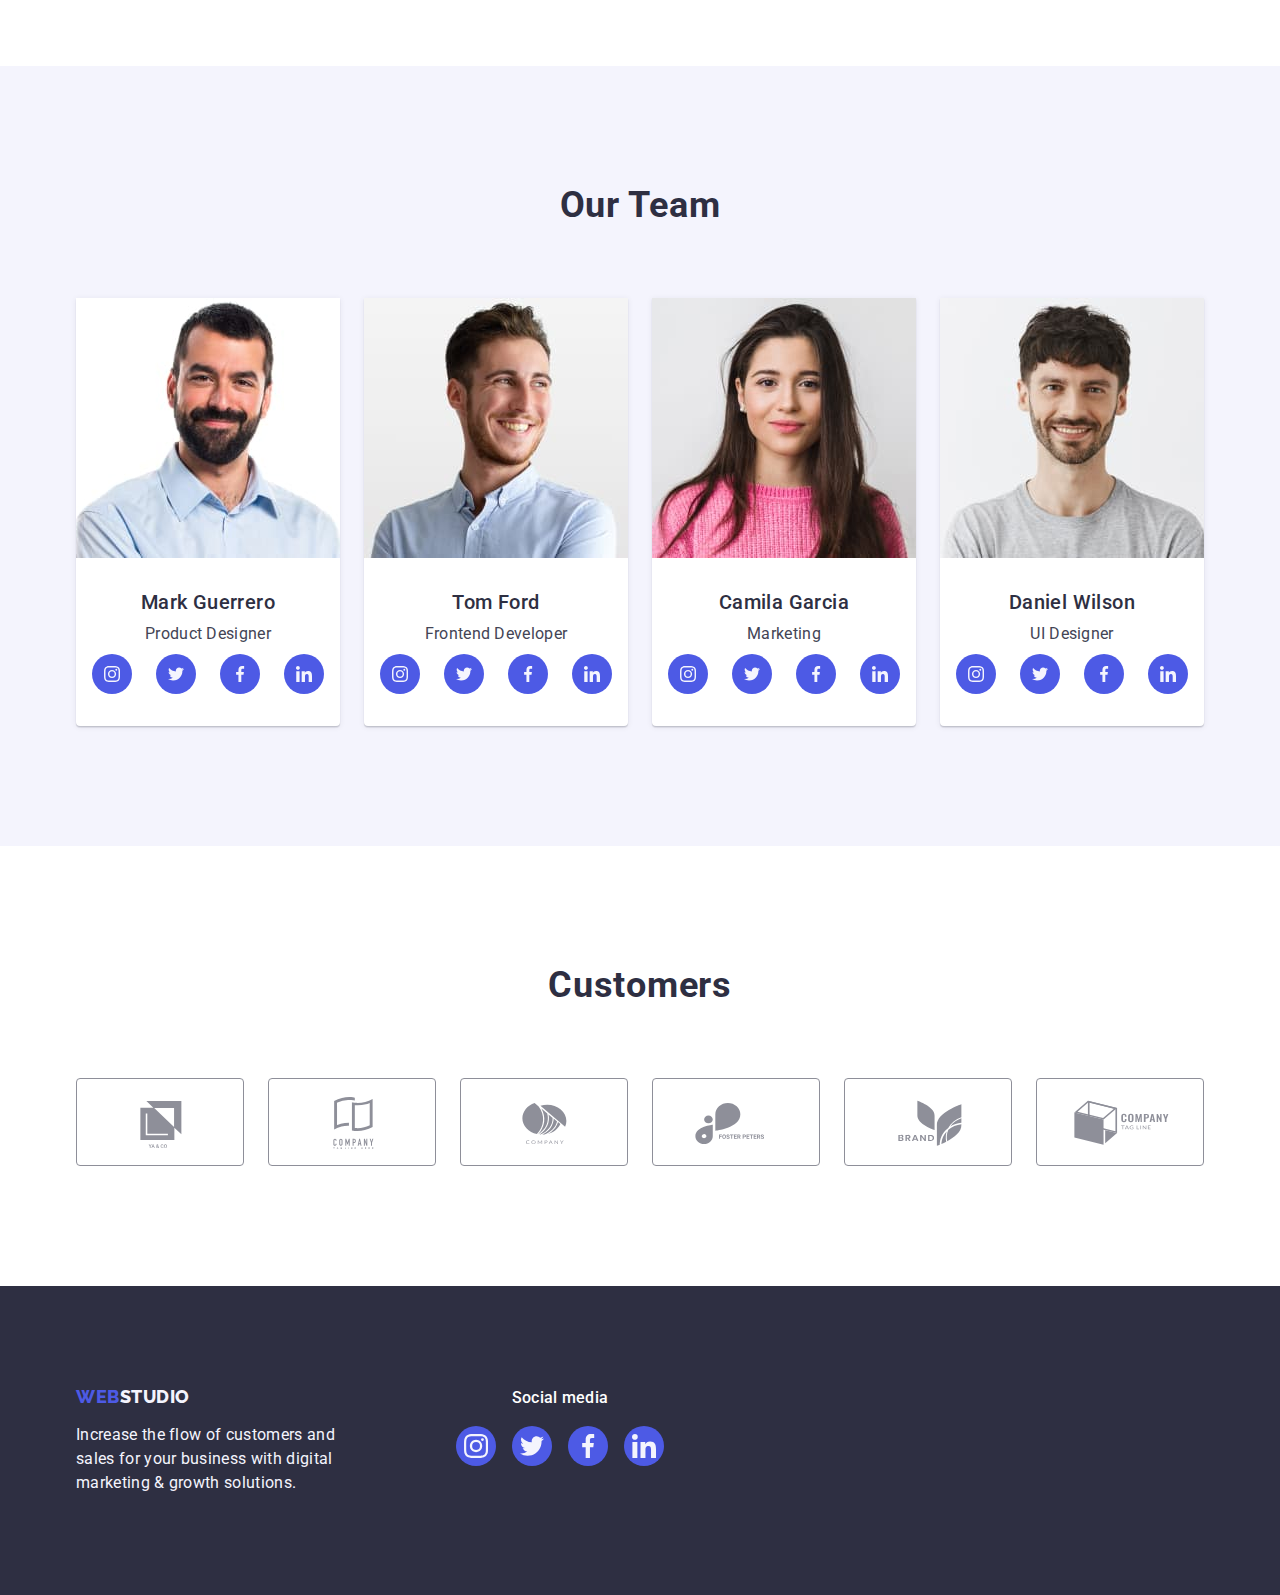
==== commit 770dfd55: "create modal" ====
--- a/index.html
+++ b/index.html
@@ -27,7 +27,7 @@
           <a class="logo link" href="./index.html">Web<span class="logo-accent">Studio</span></a>
           <ul class="header-list list">
             <li class="header-list-item">
-              <a class="header-list-link link" href="./index.html">Studio</a>
+              <a class="header-list-link activ link" href="./index.html"> Studio</a>
             </li>
             <li class="header-list-item">
               <a class="header-list-link link" href="./portfolio.html">Portfolio</a>
@@ -157,28 +157,28 @@
                   <li class="team-social-item">
                     <a href="" class="team-social-link" target="_blank" rel="noopener norefrrer">
                       <svg class="team-social-icon" width="16" height="16">
-                        <use href="/images/icons.svg#instagram"></use>
-                      </svg>
-                    </a>
-                  </li>
-                  <li class="team-social-item">
-                    <a href="" class="team-social-link" target="_blank" rel="noopener norefrrer">
-                      <svg class="team-social-icon" width="16" height="16">
-                        <use href="/images/icons.svg#twitter"></use>
-                      </svg>
-                    </a>
-                  </li>
-                  <li class="team-social-item">
-                    <a href="" class="team-social-link" target="_blank" rel="noopener norefrrer">
-                      <svg class="team-social-icon" width="16" height="16">
-                        <use href="/images/icons.svg#facebook"></use>
-                      </svg>
-                    </a>
-                  </li>
-                  <li class="team-social-item">
-                    <a href="" class="team-social-link" target="_blank" rel="noopener norefrrer">
-                      <svg class="team-social-icon" width="16" height="16">
-                        <use href="/images/icons.svg#linkedin"></use>
+                        <use href="./images/icons.svg#instagram"></use>
+                      </svg>
+                    </a>
+                  </li>
+                  <li class="team-social-item">
+                    <a href="" class="team-social-link" target="_blank" rel="noopener norefrrer">
+                      <svg class="team-social-icon" width="16" height="16">
+                        <use href="./images/icons.svg#twitter"></use>
+                      </svg>
+                    </a>
+                  </li>
+                  <li class="team-social-item">
+                    <a href="" class="team-social-link" target="_blank" rel="noopener norefrrer">
+                      <svg class="team-social-icon" width="16" height="16">
+                        <use href="./images/icons.svg#facebook"></use>
+                      </svg>
+                    </a>
+                  </li>
+                  <li class="team-social-item">
+                    <a href="" class="team-social-link" target="_blank" rel="noopener norefrrer">
+                      <svg class="team-social-icon" width="16" height="16">
+                        <use href="./images/icons.svg#linkedin"></use>
                       </svg>
                     </a>
                   </li>
@@ -200,28 +200,28 @@
                   <li class="team-social-item">
                     <a href="" class="team-social-link" target="_blank" rel="noopener norefrrer">
                       <svg class="team-social-icon" width="16" height="16">
-                        <use href="/images/icons.svg#instagram"></use>
-                      </svg>
-                    </a>
-                  </li>
-                  <li class="team-social-item">
-                    <a href="" class="team-social-link" target="_blank" rel="noopener norefrrer">
-                      <svg class="team-social-icon" width="16" height="16">
-                        <use href="/images/icons.svg#twitter"></use>
-                      </svg>
-                    </a>
-                  </li>
-                  <li class="team-social-item">
-                    <a href="" class="team-social-link" target="_blank" rel="noopener norefrrer">
-                      <svg class="team-social-icon" width="16" height="16">
-                        <use href="/images/icons.svg#facebook"></use>
-                      </svg>
-                    </a>
-                  </li>
-                  <li class="team-social-item">
-                    <a href="" class="team-social-link" target="_blank" rel="noopener norefrrer">
-                      <svg class="team-social-icon" width="16" height="16">
-                        <use href="/images/icons.svg#linkedin"></use>
+                        <use href="./images/icons.svg#instagram"></use>
+                      </svg>
+                    </a>
+                  </li>
+                  <li class="team-social-item">
+                    <a href="" class="team-social-link" target="_blank" rel="noopener norefrrer">
+                      <svg class="team-social-icon" width="16" height="16">
+                        <use href="./images/icons.svg#twitter"></use>
+                      </svg>
+                    </a>
+                  </li>
+                  <li class="team-social-item">
+                    <a href="" class="team-social-link" target="_blank" rel="noopener norefrrer">
+                      <svg class="team-social-icon" width="16" height="16">
+                        <use href="./images/icons.svg#facebook"></use>
+                      </svg>
+                    </a>
+                  </li>
+                  <li class="team-social-item">
+                    <a href="" class="team-social-link" target="_blank" rel="noopener norefrrer">
+                      <svg class="team-social-icon" width="16" height="16">
+                        <use href="./images/icons.svg#linkedin"></use>
                       </svg>
                     </a>
                   </li>
@@ -243,28 +243,28 @@
                   <li class="team-social-item">
                     <a href="" class="team-social-link" target="_blank" rel="noopener norefrrer">
                       <svg class="team-social-icon" width="16" height="16">
-                        <use href="/images/icons.svg#instagram"></use>
-                      </svg>
-                    </a>
-                  </li>
-                  <li class="team-social-item">
-                    <a href="" class="team-social-link" target="_blank" rel="noopener norefrrer">
-                      <svg class="team-social-icon" width="16" height="16">
-                        <use href="/images/icons.svg#twitter"></use>
-                      </svg>
-                    </a>
-                  </li>
-                  <li class="team-social-item">
-                    <a href="" class="team-social-link" target="_blank" rel="noopener norefrrer">
-                      <svg class="team-social-icon" width="16" height="16">
-                        <use href="/images/icons.svg#facebook"></use>
-                      </svg>
-                    </a>
-                  </li>
-                  <li class="team-social-item">
-                    <a href="" class="team-social-link" target="_blank" rel="noopener norefrrer">
-                      <svg class="team-social-icon" width="16" height="16">
-                        <use href="/images/icons.svg#linkedin"></use>
+                        <use href="./images/icons.svg#instagram"></use>
+                      </svg>
+                    </a>
+                  </li>
+                  <li class="team-social-item">
+                    <a href="" class="team-social-link" target="_blank" rel="noopener norefrrer">
+                      <svg class="team-social-icon" width="16" height="16">
+                        <use href="./images/icons.svg#twitter"></use>
+                      </svg>
+                    </a>
+                  </li>
+                  <li class="team-social-item">
+                    <a href="" class="team-social-link" target="_blank" rel="noopener norefrrer">
+                      <svg class="team-social-icon" width="16" height="16">
+                        <use href="./images/icons.svg#facebook"></use>
+                      </svg>
+                    </a>
+                  </li>
+                  <li class="team-social-item">
+                    <a href="" class="team-social-link" target="_blank" rel="noopener norefrrer">
+                      <svg class="team-social-icon" width="16" height="16">
+                        <use href="./images/icons.svg#linkedin"></use>
                       </svg>
                     </a>
                   </li>
@@ -286,28 +286,28 @@
                   <li class="team-social-item">
                     <a href="" class="team-social-link" target="_blank" rel="noopener norefrrer">
                       <svg class="team-social-icon" width="16" height="16">
-                        <use href="/images/icons.svg#instagram"></use>
-                      </svg>
-                    </a>
-                  </li>
-                  <li class="team-social-item">
-                    <a href="" class="team-social-link" target="_blank" rel="noopener norefrrer">
-                      <svg class="team-social-icon" width="16" height="16">
-                        <use href="/images/icons.svg#twitter"></use>
-                      </svg>
-                    </a>
-                  </li>
-                  <li class="team-social-item">
-                    <a href="" class="team-social-link" target="_blank" rel="noopener norefrrer">
-                      <svg class="team-social-icon" width="16" height="16">
-                        <use href="/images/icons.svg#facebook"></use>
-                      </svg>
-                    </a>
-                  </li>
-                  <li class="team-social-item">
-                    <a href="" class="team-social-link" target="_blank" rel="noopener norefrrer">
-                      <svg class="team-social-icon" width="16" height="16">
-                        <use href="/images/icons.svg#linkedin"></use>
+                        <use href="./images/icons.svg#instagram"></use>
+                      </svg>
+                    </a>
+                  </li>
+                  <li class="team-social-item">
+                    <a href="" class="team-social-link" target="_blank" rel="noopener norefrrer">
+                      <svg class="team-social-icon" width="16" height="16">
+                        <use href="./images/icons.svg#twitter"></use>
+                      </svg>
+                    </a>
+                  </li>
+                  <li class="team-social-item">
+                    <a href="" class="team-social-link" target="_blank" rel="noopener norefrrer">
+                      <svg class="team-social-icon" width="16" height="16">
+                        <use href="./images/icons.svg#facebook"></use>
+                      </svg>
+                    </a>
+                  </li>
+                  <li class="team-social-item">
+                    <a href="" class="team-social-link" target="_blank" rel="noopener norefrrer">
+                      <svg class="team-social-icon" width="16" height="16">
+                        <use href="./images/icons.svg#linkedin"></use>
                       </svg>
                     </a>
                   </li>
@@ -386,28 +386,28 @@
             <li class="footer-social-item">
               <a href="" class="footer-social-link">
                 <svg class="footer-social-icon" width="24" height="24">
-                  <use href="/images/icons.svg#instagram"></use>
+                  <use href="./images/icons.svg#instagram"></use>
                 </svg>
               </a>
             </li>
             <li class="footer-social-item">
               <a href="" class="footer-social-link">
                 <svg class="footer-social-icon" width="24" height="24">
-                  <use href="/images/icons.svg#twitter"></use>
+                  <use href="./images/icons.svg#twitter"></use>
                 </svg>
               </a>
             </li>
             <li class="footer-social-item">
               <a href="" class="footer-social-link">
                 <svg class="footer-social-icon" width="24" height="24">
-                  <use href="/images/icons.svg#facebook"></use>
+                  <use href="./images/icons.svg#facebook"></use>
                 </svg>
               </a>
             </li>
             <li class="footer-social-item">
               <a href="" class="footer-social-link">
                 <svg class="footer-social-icon" width="24" height="24">
-                  <use href="/images/icons.svg#linkedin"></use>
+                  <use href="./images/icons.svg#linkedin"></use>
                 </svg>
               </a>
             </li>
@@ -415,5 +415,16 @@
         </div>
       </div>
     </footer>
+    <!--Modal window-->
+    <div class="backdrop">
+      <div class="modal">
+        <button class="modal-btn">
+          <svg class="modai-icon" width="8" height="8">
+            <use href="./images/icons.svg#close"></use>
+          </svg>
+        </button>
+      </div>
+    </div>
+    <!--<script src="./js/modal.js"></script>-->
   </body>
 </html>
--- a/css/styles.css
+++ b/css/styles.css
@@ -1,16 +1,18 @@
 :root {
-  --Primary-Brand-cl: #4d5ae5;
-  --Pressed-state-cl: #404bbf;
-  --Dark-cl: #2e2f42;
-  --Text-cl: #434455;
-  --Light-cl: #f4f4fd;
-  --Hero-background-cl: #2e2f42;
-  --White-background-cl: #ffffff;
+  --primary-brand-cl: #4d5ae5;
+  --pressed-state-cl: #404bbf;
+  --dark-cl: #2e2f42;
+  --text-cl: #434455;
+  --light-cl: #f4f4fd;
+  --hero-background-cl: #2e2f42;
+  --white-background-cl: #ffffff;
   --light-bg-cl: #f4f4fd;
   --cornfiower-cl: #e7e9fc;
   --success-cl: #31d0aa;
   --white-cl: #ffffff;
   --lightslate: #8e8f99;
+  --backdrop-cl: rgba(46, 47, 66, 0.4);
+  --modal-bg-cl: #fcfcfc;
   /* The main number of elements in Flexbox grid */
   --items: 3;
   /* The main gap indent in Flexbox grid */
@@ -22,9 +24,9 @@
   line-height: 1.5;
   font-weight: normal;
   letter-spacing: 0.02em;
-  color: var(--Text-cl);
-
-  background-color: var(--White-background-cl);
+  color: var(--text-cl);
+
+  background-color: var(--white-background-cl);
 }
 .container {
   width: 1158px;
@@ -80,7 +82,7 @@
 
 /* Styles Header*/
 .header {
-  background-color: var(--White-background-cl);
+  background-color: var(--white-background-cl);
   border-bottom: 1px solid var(--cornfiower-cl);
 }
 .header-container {
@@ -130,43 +132,48 @@
   margin-right: 76px;
 }
 .logo {
-  color: var(--Primary-Brand-cl);
+  color: var(--primary-brand-cl);
 }
 .logo-accent {
-  color: var(--Dark-cl);
+  color: var(--dark-cl);
 }
 .header-address-list {
   font-style: normal;
 }
 .header-list-link {
   font-weight: 500;
-  color: var(--Dark-cl);
+  color: var(--dark-cl);
+  position: relative;
 }
 .header-list-link:hover,
 .header-list-link:focus {
-  color: var(--Pressed-state-cl);
-}
-.header-list-link::after {
+  color: var(--pressed-state-cl);
+}
+.header-list-link.activ::after {
   content: '';
   display: block;
-  width: 67px;
+  position: absolute;
+  left: 0;
+  bottom: -1px;
+  width: 100%;
   height: 4px;
   border-radius: 2px;
-  background: var(--Pressed-state-cl);
-}
+  background: var(--pressed-state-cl);
+}
+
 .header-address {
   font-weight: 400;
-  color: var(--Text-cl);
+  color: var(--text-cl);
 }
 .header-address:hover,
 .header-address:focus {
-  color: var(--Pressed-state-cl);
+  color: var(--pressed-state-cl);
 }
 /*Hero-section style*/
 .hero-section {
   max-width: 1440px;
   margin: 0 auto;
-  background-color: var(--Hero-background-cl);
+  background-color: var(--hero-background-cl);
   background-image: linear-gradient(rgba(46, 47, 66, 0.7), rgba(46, 47, 66, 0.7)),
     url(/images/heroimg/img1.jpg);
   background-repeat: no-repeat;
@@ -180,15 +187,15 @@
   font-weight: 700;
   font-size: 56px;
   line-height: 1.07;
-  color: var(--White-background-cl);
+  color: var(--white-background-cl);
   text-align: center;
   max-width: 496px;
   margin: 0 auto 48px;
 }
 
 .hero-btn {
-  background-color: var(--Primary-Brand-cl);
-  color: var(--White-background-cl);
+  background-color: var(--primary-brand-cl);
+  color: var(--white-background-cl);
   font-weight: 500;
   letter-spacing: 0.04em;
   font-size: 16px;
@@ -204,12 +211,12 @@
 }
 .hero-btn:hover,
 .hero-btn:focus {
-  background-color: var(--Pressed-state-cl);
+  background-color: var(--pressed-state-cl);
 }
 /*Features-section*/
 
 .features-section {
-  background-color: var(--White-background-cl);
+  background-color: var(--white-background-cl);
   padding-top: 120px;
   padding-bottom: 120px;
 }
@@ -238,17 +245,17 @@
   font-weight: 500;
   font-size: 20px;
   line-height: 1.2;
-  color: var(--Dark-cl);
+  color: var(--dark-cl);
   letter-spacing: 0.02em;
   margin-bottom: 8px;
 }
 .features-text {
-  color: var(--Text-cl);
+  color: var(--text-cl);
 }
 .features-icon-thumb {
-  /*display: flex;
-  justify-content: center;
-  align-items: center;*/
+  display: flex;
+  justify-content: center;
+  align-items: center;
   padding: 24px 100px;
   margin-bottom: 8px;
   width: 264px;
@@ -261,14 +268,14 @@
 }
 /*Do section*/
 .do-section {
-  background-color: var(--White-background-cl);
+  background-color: var(--white-background-cl);
   padding-bottom: 120px;
 }
 .do-title {
   font-size: 36px;
   line-height: 1.11;
   text-transform: capitalize;
-  color: var(--Dark-cl);
+  color: var(--dark-cl);
   text-align: center;
   letter-spacing: 0.02em;
   margin-bottom: 72px;
@@ -293,7 +300,7 @@
   font-size: 36px;
   line-height: 1.11;
   text-transform: capitalize;
-  color: var(--Dark-cl);
+  color: var(--dark-cl);
   text-align: center;
   letter-spacing: 0.02em;
   display: block;
@@ -302,7 +309,9 @@
 .team-list-item {
   flex-basis: calc((100% - var(--indent) * (var(--items) - 1)) / var(--items));
   border-radius: 0px 0px 4px 4px;
-  background-color: var(--White-background-cl);
+  background-color: var(--white-background-cl);
+  box-shadow: 0px 2px 1px 0px rgba(46, 47, 66, 0.08), 0px 1px 1px 0px rgba(46, 47, 66, 0.16),
+    0px 1px 6px 0px rgba(46, 47, 66, 0.08);
 }
 .team-list {
   display: flex;
@@ -320,14 +329,14 @@
   font-weight: 500;
   font-size: 20px;
   line-height: 1.2;
-  color: var(--Dark-cl);
+  color: var(--dark-cl);
   letter-spacing: 0.02em;
   margin-bottom: 8px;
 }
 
 .team-position-text {
   line-height: 1.5;
-  color: var(--Text-cl);
+  color: var(--text-cl);
   margin-bottom: 8px;
 }
 .team-social-list {
@@ -345,20 +354,20 @@
   width: 40px;
   height: 40px;
   border-radius: 50%;
-  background-color: var(--Primary-Brand-cl);
+  background-color: var(--primary-brand-cl);
   transition: background-color 250ms cubic-bezier(0.4, 0, 0.2, 1);
 }
 .team-social-link:hover,
 .team-social-link:focus {
-  background-color: var(--Pressed-state-cl);
+  background-color: var(--pressed-state-cl);
 }
 .team-social-icon {
-  fill: var(--Light-cl);
+  fill: var(--light-cl);
 }
 
 /*Customers section*/
 .customers-section {
-  background-color: var(--White-background-cl);
+  background-color: var(--white-background-cl);
   padding-bottom: 120px;
   padding-top: 120px;
 }
@@ -367,7 +376,7 @@
 .container {
 }
 .customers-title {
-  color: var(--Dark-cl);
+  color: var(--dark-cl);
   text-align: center;
   font-size: 36px;
   font-style: normal;
@@ -397,14 +406,14 @@
   fill: var(--lightslate);
 }
 .customers-link:hover .customers-icon {
-  fill: var(--Pressed-state-cl);
+  fill: var(--pressed-state-cl);
 }
 .customers-link:hover {
-  border-color: var(--Pressed-state-cl);
+  border-color: var(--pressed-state-cl);
 }
 /* Portfolio main styles*/
 .main {
-  background-color: var(--White-background-cl);
+  background-color: var(--white-background-cl);
   padding-top: 96px;
   padding-bottom: 120px;
 }
@@ -416,9 +425,16 @@
   justify-content: center;
   margin-bottom: 72px;
 }
-.list {
-}
+.portfolio-filter-item:hover,
+.portfolio-filter-item:focus {
+  border-radius: 4px;
+  background: var(--pressed-state-cl);
+  box-shadow: 0px 2px 2px 0px rgba(0, 0, 0, 0.12), 0px 2px 1px 0px rgba(0, 0, 0, 0.08),
+    0px 3px 1px 0px rgba(0, 0, 0, 0.1);
+}
+
 .portfolio-filter-item {
+  transition: background-color 250ms cubic-bezier(0.4, 0, 0.2, 1);
 }
 /*portfolio page buttons*/
 .portfolio-btn {
@@ -426,7 +442,7 @@
   font-size: 16px;
   line-height: 1.5;
   letter-spacing: 0.04em;
-  color: var(--Primary-Brand-cl);
+  color: var(--primary-brand-cl);
   text-align: center;
   background-color: var(--light-bg-cl);
   padding: 12px 24px;
@@ -436,8 +452,8 @@
 }
 .portfolio-btn:hover,
 .portfolio-btn:focus {
-  background-color: var(--Pressed-state-cl);
-  color: var(--White-background-cl);
+  background-color: var(--pressed-state-cl);
+  color: var(--white-background-cl);
   border: 1px solid transparent;
 }
 
@@ -451,6 +467,14 @@
 
 .portfolio-list-item {
   flex-basis: calc((100% - var(--indent) * (var(--items) - 1)) / var(--items));
+  transition: background-color 250ms cubic-bezier(0.4, 0, 0.2, 1);
+}
+.portfolio-list-item:hover,
+.portfolio-list-item:focus {
+  border: 1px solid var(--light-bg-cl);
+  background: var(--white-cl);
+  box-shadow: 0px 2px 1px 0px rgba(46, 47, 66, 0.08), 0px 1px 1px 0px rgba(46, 47, 66, 0.16),
+    0px 1px 6px 0px rgba(46, 47, 66, 0.08);
 }
 .portfolio-link {
 }
@@ -468,14 +492,14 @@
   line-height: 1.2;
   letter-spacing: 0.02em;
   margin-bottom: 8px;
-  color: var(--Dark-cl);
+  color: var(--dark-cl);
 }
 .portfolio-text {
-  color: var(--Text-cl);
+  color: var(--text-cl);
 }
 /*footer stylse*/
 .footer {
-  background-color: var(--Dark-cl);
+  background-color: var(--dark-cl);
   padding-top: 100px;
   padding-bottom: 100px;
 }
@@ -486,7 +510,7 @@
 }
 
 .footer-logo-accent {
-  color: var(--Light-cl);
+  color: var(--light-cl);
   font-family: 'Raleway', sans-serif;
   line-height: 1.17;
 }
@@ -530,7 +554,7 @@
   justify-content: center;
   align-items: center;
   border-radius: 50%;
-  background-color: var(--Primary-Brand-cl);
+  background-color: var(--primary-brand-cl);
   transition: background-color 250ms cubic-bezier(0.4, 0, 0.2, 1);
 }
 
@@ -539,5 +563,42 @@
   background-color: var(--success-cl);
 }
 .footer-social-icon {
-  fill: var(--Light-cl);
-}
+  fill: var(--light-cl);
+}
+
+/*Modal styles*/
+.backdrop {
+  position: fixed;
+  top: 0px;
+  left: 0px;
+  width: 100%;
+  height: 100%;
+
+  background-color: var(--backdrop-cl);
+}
+.modal {
+  position: absolute;
+  top: 50%;
+  left: 50%;
+  transform: translateX(-50%) translateY(-50%);
+  width: 408px;
+  height: 584px;
+  border-radius: 4px;
+  background-color: var(--modal-bg-cl);
+  box-shadow: 0px 2px 1px 0px rgba(0, 0, 0, 0.2), 0px 1px 3px 0px rgba(0, 0, 0, 0.12),
+    0px 1px 1px 0px rgba(0, 0, 0, 0.14);
+}
+.modai-icon {
+  stroke: #2e2f42;
+}
+.modal-btn {
+  position: absolute;
+  top: 24px;
+  right: 24px;
+  background-color: transparent;
+  width: 24px;
+  height: 24px;
+  border: 1px solid rgba(0, 0, 0, 0.1);
+  border-radius: 50%;
+  background-color: #e7e9fc;
+}
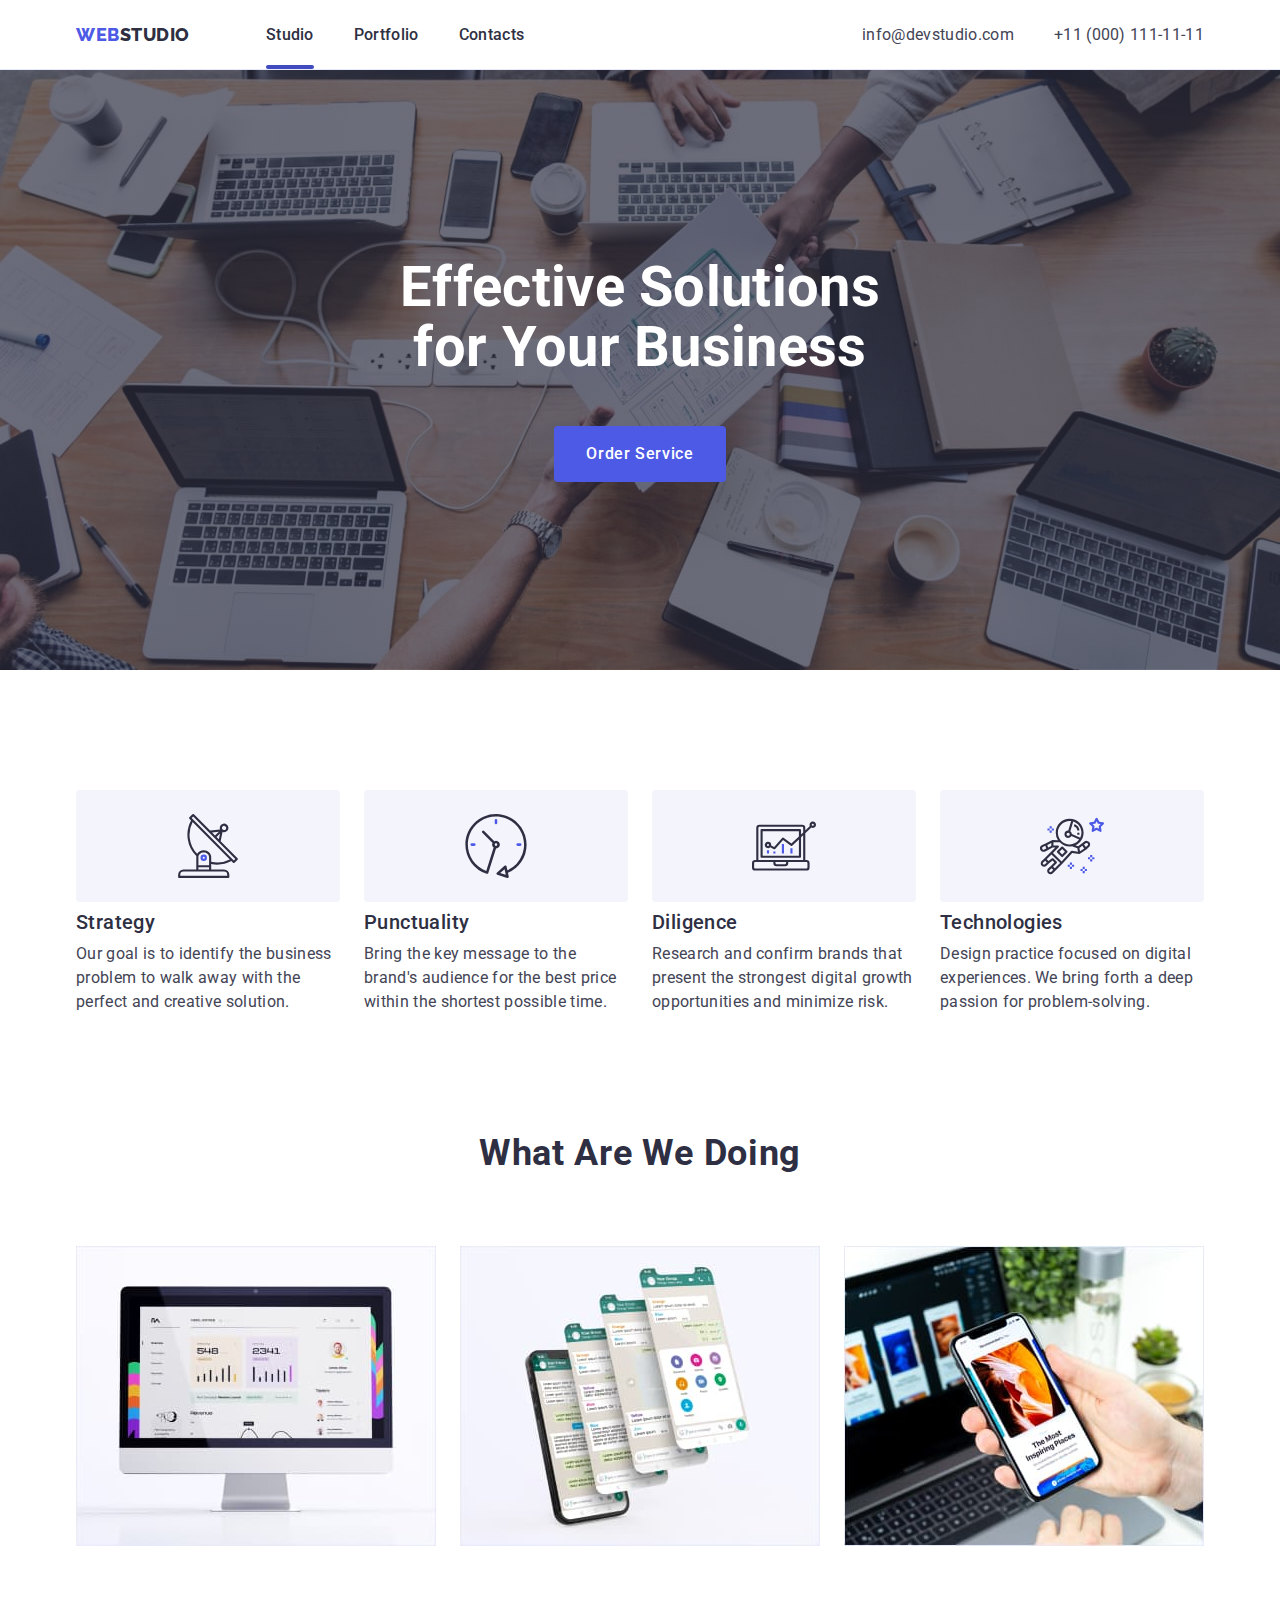
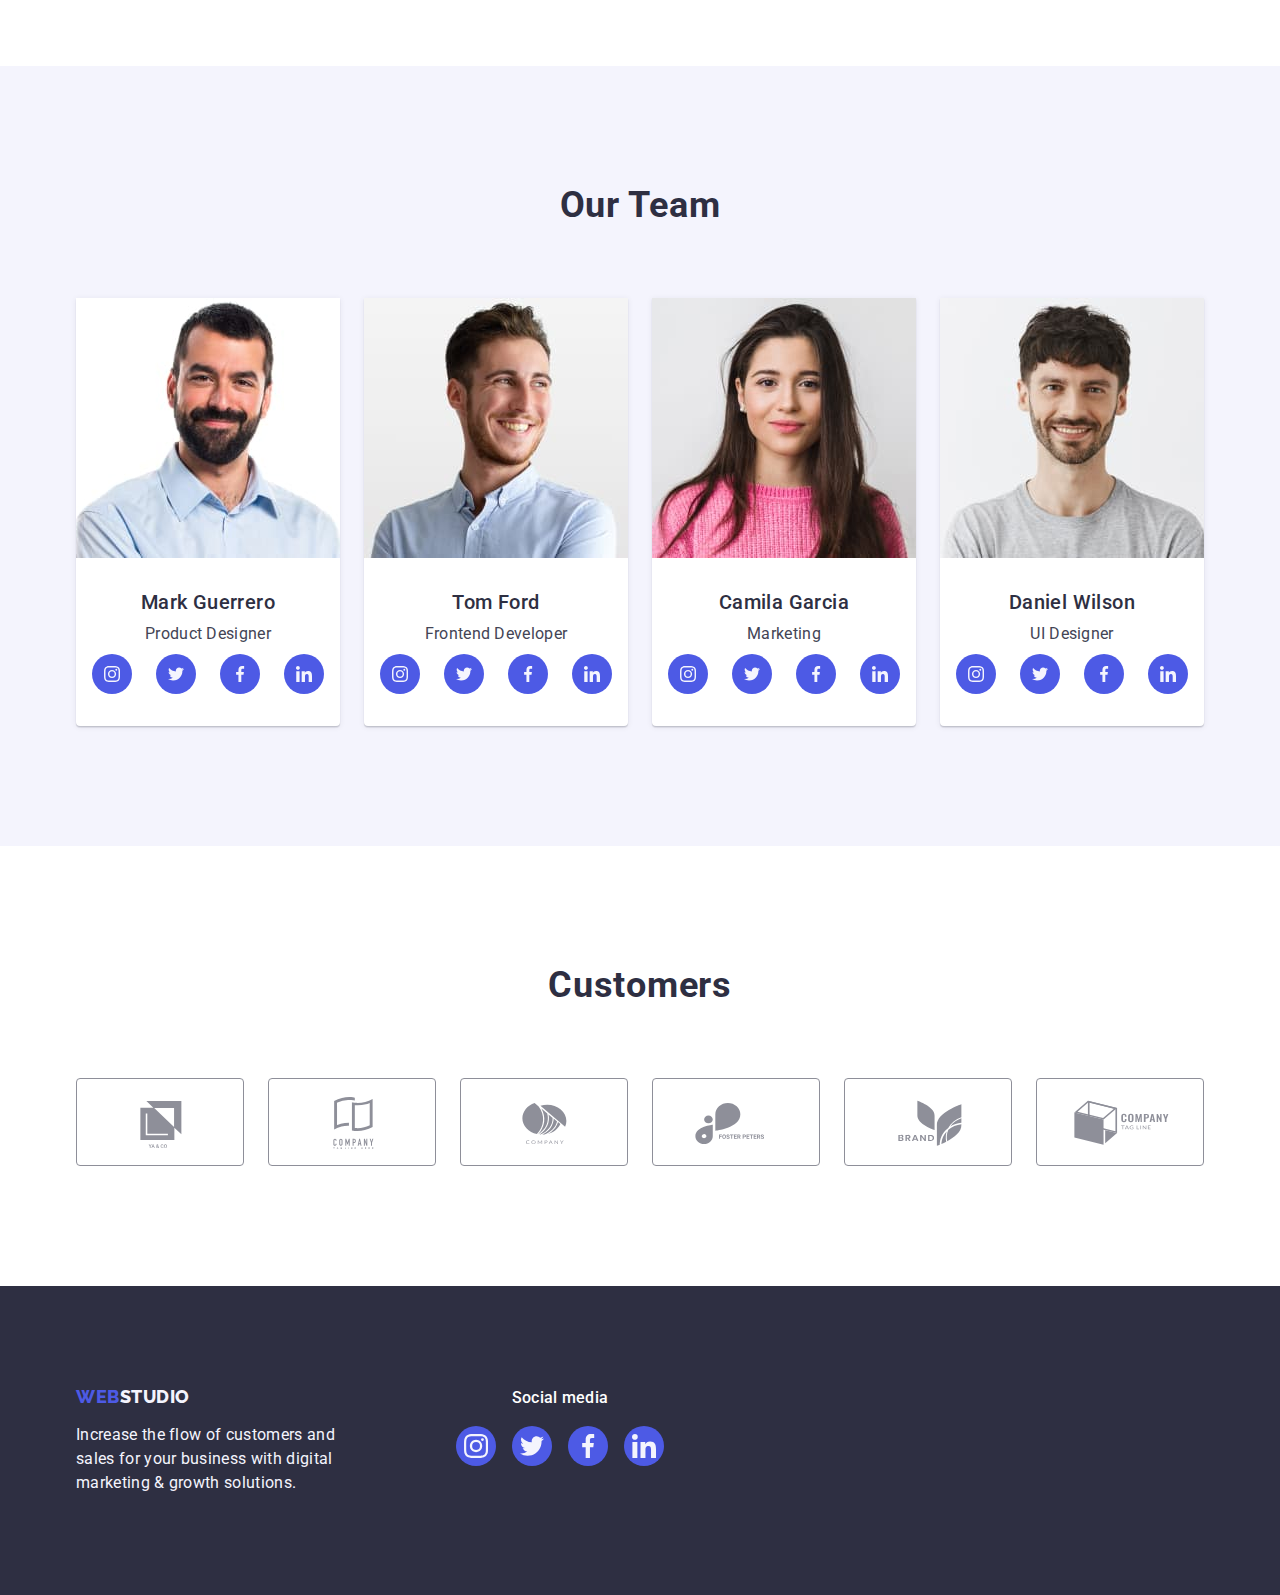
==== commit c76696f0: "create overlay" ====
--- a/index.html
+++ b/index.html
@@ -55,7 +55,7 @@
       <section class="hero-section">
         <div class="container">
           <h1 class="hero-title">Effective Solutions for Your Business</h1>
-          <button class="hero-btn btn" type="button">Order Service</button>
+          <button class="hero-btn btn" type="button" data-modal-open>Order Service</button>
         </div>
       </section>
       <!--Sectiom Features-->
@@ -416,15 +416,15 @@
       </div>
     </footer>
     <!--Modal window-->
-    <div class="backdrop">
+    <div class="backdrop is-hidden" data-modal>
       <div class="modal">
-        <button class="modal-btn">
-          <svg class="modai-icon" width="8" height="8">
+        <button class="modal-btn" type="button" data-modal-close>
+          <svg class="modal-icon" width="8" height="8">
             <use href="./images/icons.svg#close"></use>
           </svg>
         </button>
       </div>
     </div>
-    <!--<script src="./js/modal.js"></script>-->
+    <script src="./js/modal.js"></script>
   </body>
 </html>
--- a/css/styles.css
+++ b/css/styles.css
@@ -13,6 +13,7 @@
   --lightslate: #8e8f99;
   --backdrop-cl: rgba(46, 47, 66, 0.4);
   --modal-bg-cl: #fcfcfc;
+  --modal-icon-cl: #2e2f42;
   /* The main number of elements in Flexbox grid */
   --items: 3;
   /* The main gap indent in Flexbox grid */
@@ -401,16 +402,21 @@
   align-items: center;
   border-radius: 4px;
   border: 1px solid var(--lightslate);
+  transition: background-color 250ms cubic-bezier(0.4, 0, 0.2, 1);
+}
+.customers-link:hover,
+.customers-link:focus {
+  border-color: var(--pressed-state-cl);
 }
 .customers-icon {
   fill: var(--lightslate);
-}
-.customers-link:hover .customers-icon {
+  transition: fill 250ms cubic-bezier(0.4, 0, 0.2, 1);
+}
+.customers-link:hover .customers-icon,
+.customers-link:focus .customers-icon {
   fill: var(--pressed-state-cl);
 }
-.customers-link:hover {
-  border-color: var(--pressed-state-cl);
-}
+
 /* Portfolio main styles*/
 .main {
   background-color: var(--white-background-cl);
@@ -434,7 +440,7 @@
 }
 
 .portfolio-filter-item {
-  transition: background-color 250ms cubic-bezier(0.4, 0, 0.2, 1);
+  transition: box-shadow 250ms cubic-bezier(0.4, 0, 0.2, 1);
 }
 /*portfolio page buttons*/
 .portfolio-btn {
@@ -448,7 +454,8 @@
   padding: 12px 24px;
   border: 1px solid var(--cornfiower-cl);
   border-radius: 4px;
-  transition: background-color 250ms cubic-bezier(0.4, 0, 0.2, 1);
+  transition: background-color 250ms cubic-bezier(0.4, 0, 0.2, 1),
+    color 250ms cubic-bezier(0.4, 0, 0.2, 1), border 250ms cubic-bezier(0.4, 0, 0.2, 1);
 }
 .portfolio-btn:hover,
 .portfolio-btn:focus {
@@ -467,16 +474,17 @@
 
 .portfolio-list-item {
   flex-basis: calc((100% - var(--indent) * (var(--items) - 1)) / var(--items));
-  transition: background-color 250ms cubic-bezier(0.4, 0, 0.2, 1);
-}
-.portfolio-list-item:hover,
-.portfolio-list-item:focus {
-  border: 1px solid var(--light-bg-cl);
-  background: var(--white-cl);
+}
+
+.portfolio-link {
+  display: block;
+  background-color: var(--white-cl);
+  transition: box-shadow 250ms cubic-bezier(0.4, 0, 0.2, 1);
+}
+.portfolio-link:hover,
+.portfolio-link:focus {
   box-shadow: 0px 2px 1px 0px rgba(46, 47, 66, 0.08), 0px 1px 1px 0px rgba(46, 47, 66, 0.16),
     0px 1px 6px 0px rgba(46, 47, 66, 0.08);
-}
-.portfolio-link {
 }
 .portfolio-img {
 }
@@ -484,6 +492,12 @@
 .portfolio-list-card {
   padding: 32px 16px;
   border: 1px solid var(--cornfiower-cl);
+  border-top: none;
+  transition: border 250ms cubic-bezier(0.4, 0, 0.2, 1);
+}
+.portfolio-link:hover .portfolio-list-card,
+.portfolio-link:focus .portfolio-list-card {
+  border: 1px solid var(--light-cl);
   border-top: none;
 }
 .portfolio-title {
@@ -496,6 +510,30 @@
 }
 .portfolio-text {
   color: var(--text-cl);
+}
+/*Portfolio overlay styles*/
+.portfolio-wrapper {
+  position: relative;
+  overflow: hidden;
+}
+
+.portfolio-overlay {
+  position: absolute;
+  top: 0;
+  left: 0;
+  width: 100%;
+  height: 100%;
+  background-color: var(--primary-brand-cl);
+  padding: 40px 32px 164px;
+  color: var(--light-bg-cl);
+  font-weight: 400;
+  transform: translateY(100%);
+  transition: transform 250ms cubic-bezier(0.4, 0, 0.2, 1);
+  font-weight: 400;
+}
+.portfolio-link:hover .portfolio-overlay,
+.portfolio-link:focus .portfolio-overlay {
+  transform: translateY(0);
 }
 /*footer stylse*/
 .footer {
@@ -573,14 +611,21 @@
   left: 0px;
   width: 100%;
   height: 100%;
-
+  transition: opacity 250ms cubic-bezier(0.4, 0, 0.2, 1),
+    visibility 250ms cubic-bezier(0.4, 0, 0.2, 1);
   background-color: var(--backdrop-cl);
 }
+.backdrop.is-hidden {
+  opacity: 0;
+  visibility: hidden;
+  pointer-events: none;
+}
+
 .modal {
   position: absolute;
   top: 50%;
   left: 50%;
-  transform: translateX(-50%) translateY(-50%);
+  transform: translateX(-50%) translateY(-50%) scale(1);
   width: 408px;
   height: 584px;
   border-radius: 4px;
@@ -588,17 +633,31 @@
   box-shadow: 0px 2px 1px 0px rgba(0, 0, 0, 0.2), 0px 1px 3px 0px rgba(0, 0, 0, 0.12),
     0px 1px 1px 0px rgba(0, 0, 0, 0.14);
 }
-.modai-icon {
-  stroke: #2e2f42;
+.modal-icon {
+  fill: var(--modal-icon-cl);
+  transition: fill 250ms cubic-bezier(0.4, 0, 0.2, 1);
+}
+.modal-btn:hover .modal-icon,
+.modal-btn:focus .modal-icon {
+  fill: var(--white-cl);
 }
 .modal-btn {
+  display: flex;
+  justify-content: center;
+  align-items: center;
   position: absolute;
   top: 24px;
   right: 24px;
-  background-color: transparent;
   width: 24px;
   height: 24px;
   border: 1px solid rgba(0, 0, 0, 0.1);
   border-radius: 50%;
-  background-color: #e7e9fc;
-}
+  background-color: var(--cornfiower-cl);
+  transition: background-color 250ms cubic-bezier(0.4, 0, 0.2, 1),
+    border 250ms cubic-bezier(0.4, 0, 0.2, 1);
+}
+.modal-btn:hover,
+.modal-btn:focus {
+  background-color: var(--pressed-state-cl);
+  border: none;
+}
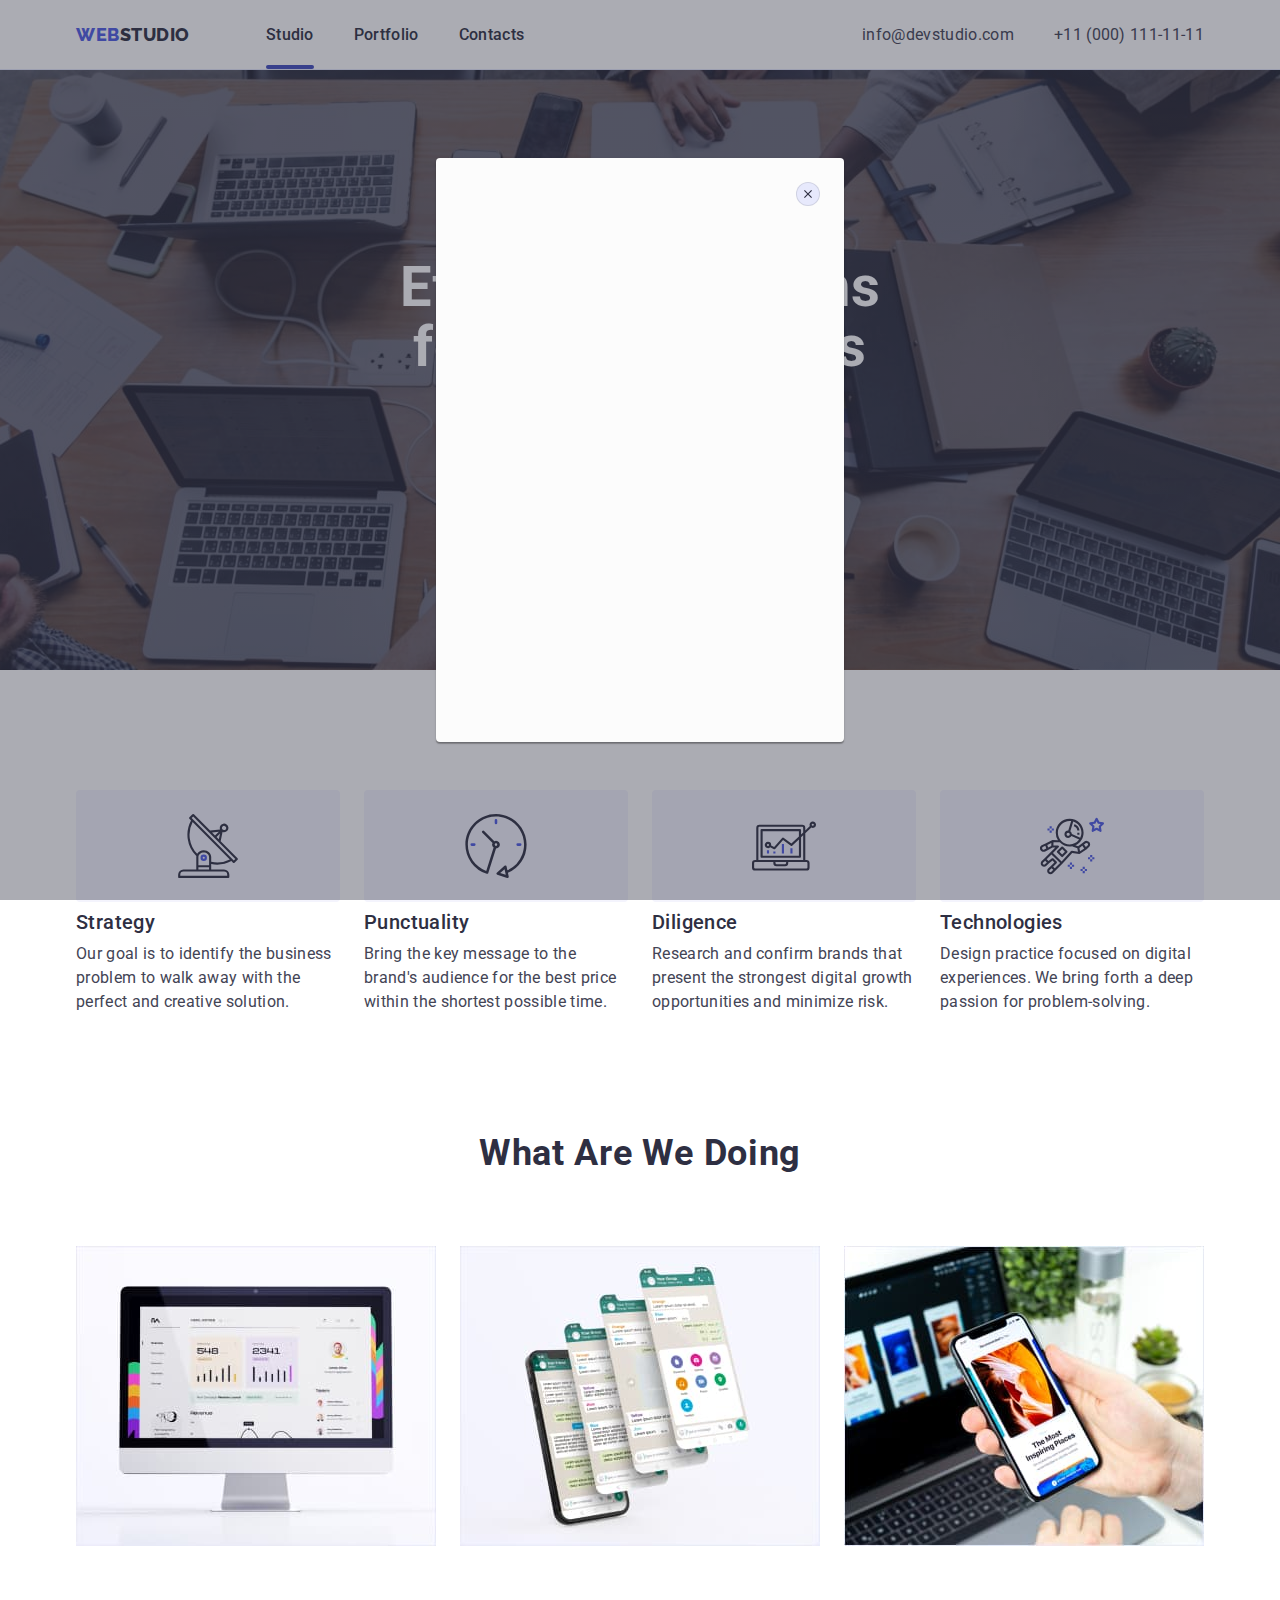
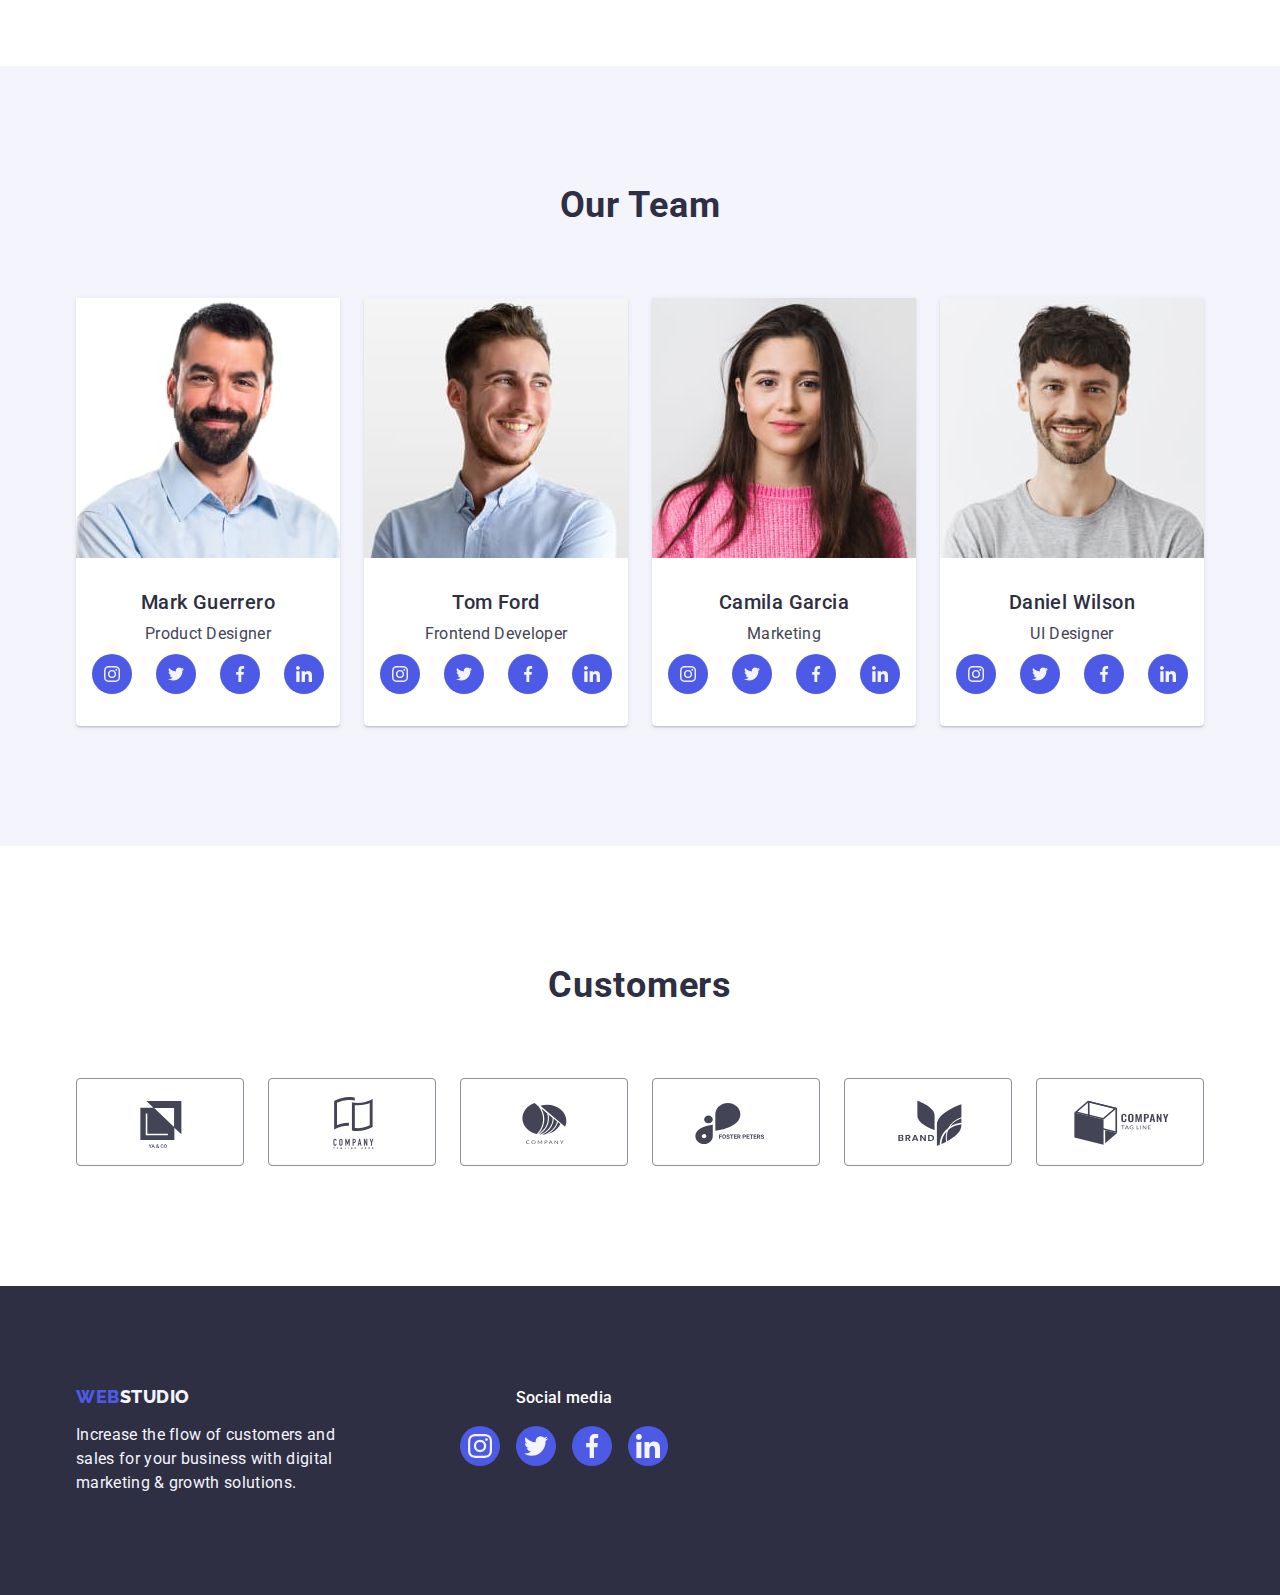
==== commit 70bdf78b: "correct" ====
--- a/index.html
+++ b/index.html
@@ -67,7 +67,7 @@
             <li class="features-list-item">
               <div class="features-icon-thumb">
                 <svg class="features-icon" width="64" height="64">
-                  <use href="/images/icons.svg#antenna"></use>
+                  <use href="./images/icons.svg#antenna"></use>
                 </svg>
               </div>
               <h3 class="features-title">Strategy</h3>
@@ -79,7 +79,7 @@
             <li class="features-list-item">
               <div class="features-icon-thumb">
                 <svg class="features-icon" width="64" height="64">
-                  <use href="/images/icons.svg#clock"></use>
+                  <use href="./images/icons.svg#clock"></use>
                 </svg>
               </div>
               <h3 class="features-title">Punctuality</h3>
@@ -91,7 +91,7 @@
             <li class="features-list-item">
               <div class="features-icon-thumb">
                 <svg class="features-icon" width="64" height="64">
-                  <use href="/images/icons.svg#diagram"></use>
+                  <use href="./images/icons.svg#diagram"></use>
                 </svg>
               </div>
               <h3 class="features-title">Diligence</h3>
@@ -103,7 +103,7 @@
             <li class="features-list-item">
               <div class="features-icon-thumb">
                 <svg class="features-icon" width="64" height="64">
-                  <use href="/images/icons.svg#astronaut"></use>
+                  <use href="./images/icons.svg#astronaut"></use>
                 </svg>
               </div>
               <h3 class="features-title">Technologies</h3>
@@ -325,42 +325,42 @@
             <li class="customers-item">
               <a class="customers-link" href="" aria-label="logo-1">
                 <svg class="customers-icon" width="104" height="56">
-                  <use href="/images/icons.svg#logo-1"></use>
+                  <use href="./images/icons.svg#logo-1"></use>
                 </svg>
               </a>
             </li>
             <li class="customers-item">
               <a class="customers-link" href="" aria-label="logo-2">
                 <svg class="customers-icon" width="104" height="56">
-                  <use href="/images/icons.svg#logo-2"></use>
+                  <use href="./images/icons.svg#logo-2"></use>
                 </svg>
               </a>
             </li>
             <li class="customers-item">
               <a class="customers-link" href="" aria-label="logo-3">
                 <svg class="customers-icon" width="104" height="56">
-                  <use href="/images/icons.svg#logo-3"></use>
+                  <use href="./images/icons.svg#logo-3"></use>
                 </svg>
               </a>
             </li>
             <li class="customers-item">
               <a class="customers-link" href="" aria-label="logo-4">
                 <svg class="customers-icon" width="104" height="56">
-                  <use href="/images/icons.svg#logo-4"></use>
+                  <use href="./images/icons.svg#logo-4"></use>
                 </svg>
               </a>
             </li>
             <li class="customers-item">
               <a class="customers-link" href="" aria-label="logo-5">
                 <svg class="customers-icon" width="104" height="56">
-                  <use href="/images/icons.svg#logo-5"></use>
+                  <use href="./images/icons.svg#logo-5"></use>
                 </svg>
               </a>
             </li>
             <li class="customers-item">
               <a class="customers-link" href="" aria-label="logo-6">
                 <svg class="customers-icon" width="104" height="56">
-                  <use href="/images/icons.svg#logo-6"></use>
+                  <use href="./images/icons.svg#logo-6"></use>
                 </svg>
               </a>
             </li>
@@ -416,7 +416,7 @@
       </div>
     </footer>
     <!--Modal window-->
-    <div class="backdrop is-hidden" data-modal>
+    <div class="backdrop" data-modal>
       <div class="modal">
         <button class="modal-btn" type="button" data-modal-close>
           <svg class="modal-icon" width="8" height="8">
--- a/css/styles.css
+++ b/css/styles.css
@@ -85,6 +85,8 @@
 .header {
   background-color: var(--white-background-cl);
   border-bottom: 1px solid var(--cornfiower-cl);
+  box-shadow: 0px 2px 1px rgba(46, 47, 66, 0.08), 0px 1px 1px rgba(46, 47, 66, 0.16),
+    0px 1px 6px rgba(46, 47, 66, 0.08);
 }
 .header-container {
   display: flex;
@@ -145,6 +147,7 @@
   font-weight: 500;
   color: var(--dark-cl);
   position: relative;
+  transition: color 250ms cubic-bezier(0.4, 0, 0.2, 1);
 }
 .header-list-link:hover,
 .header-list-link:focus {
@@ -165,6 +168,7 @@
 .header-address {
   font-weight: 400;
   color: var(--text-cl);
+  transition: color 250ms cubic-bezier(0.4, 0, 0.2, 1);
 }
 .header-address:hover,
 .header-address:focus {
@@ -321,7 +325,7 @@
   --items: 4;
 }
 .card {
-  padding: 32px 16px;
+  padding: 32px 0px;
   text-align: center;
 }
 .card-img {
@@ -402,14 +406,15 @@
   align-items: center;
   border-radius: 4px;
   border: 1px solid var(--lightslate);
-  transition: background-color 250ms cubic-bezier(0.4, 0, 0.2, 1);
+  transition: border-color 250ms cubic-bezier(0.4, 0, 0.2, 1),
+    color 250ms cubic-bezier(0.4, 0, 0.2, 1);
 }
 .customers-link:hover,
 .customers-link:focus {
   border-color: var(--pressed-state-cl);
 }
 .customers-icon {
-  fill: var(--lightslate);
+  fill: currentColor;
   transition: fill 250ms cubic-bezier(0.4, 0, 0.2, 1);
 }
 .customers-link:hover .customers-icon,
@@ -454,14 +459,17 @@
   padding: 12px 24px;
   border: 1px solid var(--cornfiower-cl);
   border-radius: 4px;
-  transition: background-color 250ms cubic-bezier(0.4, 0, 0.2, 1),
-    color 250ms cubic-bezier(0.4, 0, 0.2, 1), border 250ms cubic-bezier(0.4, 0, 0.2, 1);
+  transition: color 250ms cubic-bezier(0.4, 0, 0.2, 1),
+    background-color 250ms cubic-bezier(0.4, 0, 0.2, 1),
+    border-color 250ms cubic-bezier(0.4, 0, 0.2, 1), box-shadow 250ms cubic-bezier(0.4, 0, 0.2, 1);
 }
 .portfolio-btn:hover,
 .portfolio-btn:focus {
   background-color: var(--pressed-state-cl);
   color: var(--white-background-cl);
   border: 1px solid transparent;
+  box-shadow: 0px 3px 1px rgba(0, 0, 0, 0.1), 0px 2px 1px rgba(0, 0, 0, 0.08),
+    0px 2px 2px rgba(0, 0, 0, 0.12);
 }
 
 /*Portfolio photo*/
@@ -524,7 +532,7 @@
   width: 100%;
   height: 100%;
   background-color: var(--primary-brand-cl);
-  padding: 40px 32px 164px;
+  padding:padding: 40px 32px; ;
   color: var(--light-bg-cl);
   font-weight: 400;
   transform: translateY(100%);
@@ -564,7 +572,7 @@
 }
 .footer-logo-container {
   width: 264px;
-  margin-right: 116px;
+  margin-right: 120px;
 }
 .footer-socisl-container {
   width: 208px;
@@ -627,11 +635,12 @@
   left: 50%;
   transform: translateX(-50%) translateY(-50%) scale(1);
   width: 408px;
-  height: 584px;
+  min-height: 584px;
   border-radius: 4px;
   background-color: var(--modal-bg-cl);
   box-shadow: 0px 2px 1px 0px rgba(0, 0, 0, 0.2), 0px 1px 3px 0px rgba(0, 0, 0, 0.12),
     0px 1px 1px 0px rgba(0, 0, 0, 0.14);
+  transition: transform 250ms cubic-bezier(0.4, 0, 0.2, 1);
 }
 .modal-icon {
   fill: var(--modal-icon-cl);
@@ -645,6 +654,8 @@
   display: flex;
   justify-content: center;
   align-items: center;
+  padding: 0;
+  cursor: pointer;
   position: absolute;
   top: 24px;
   right: 24px;
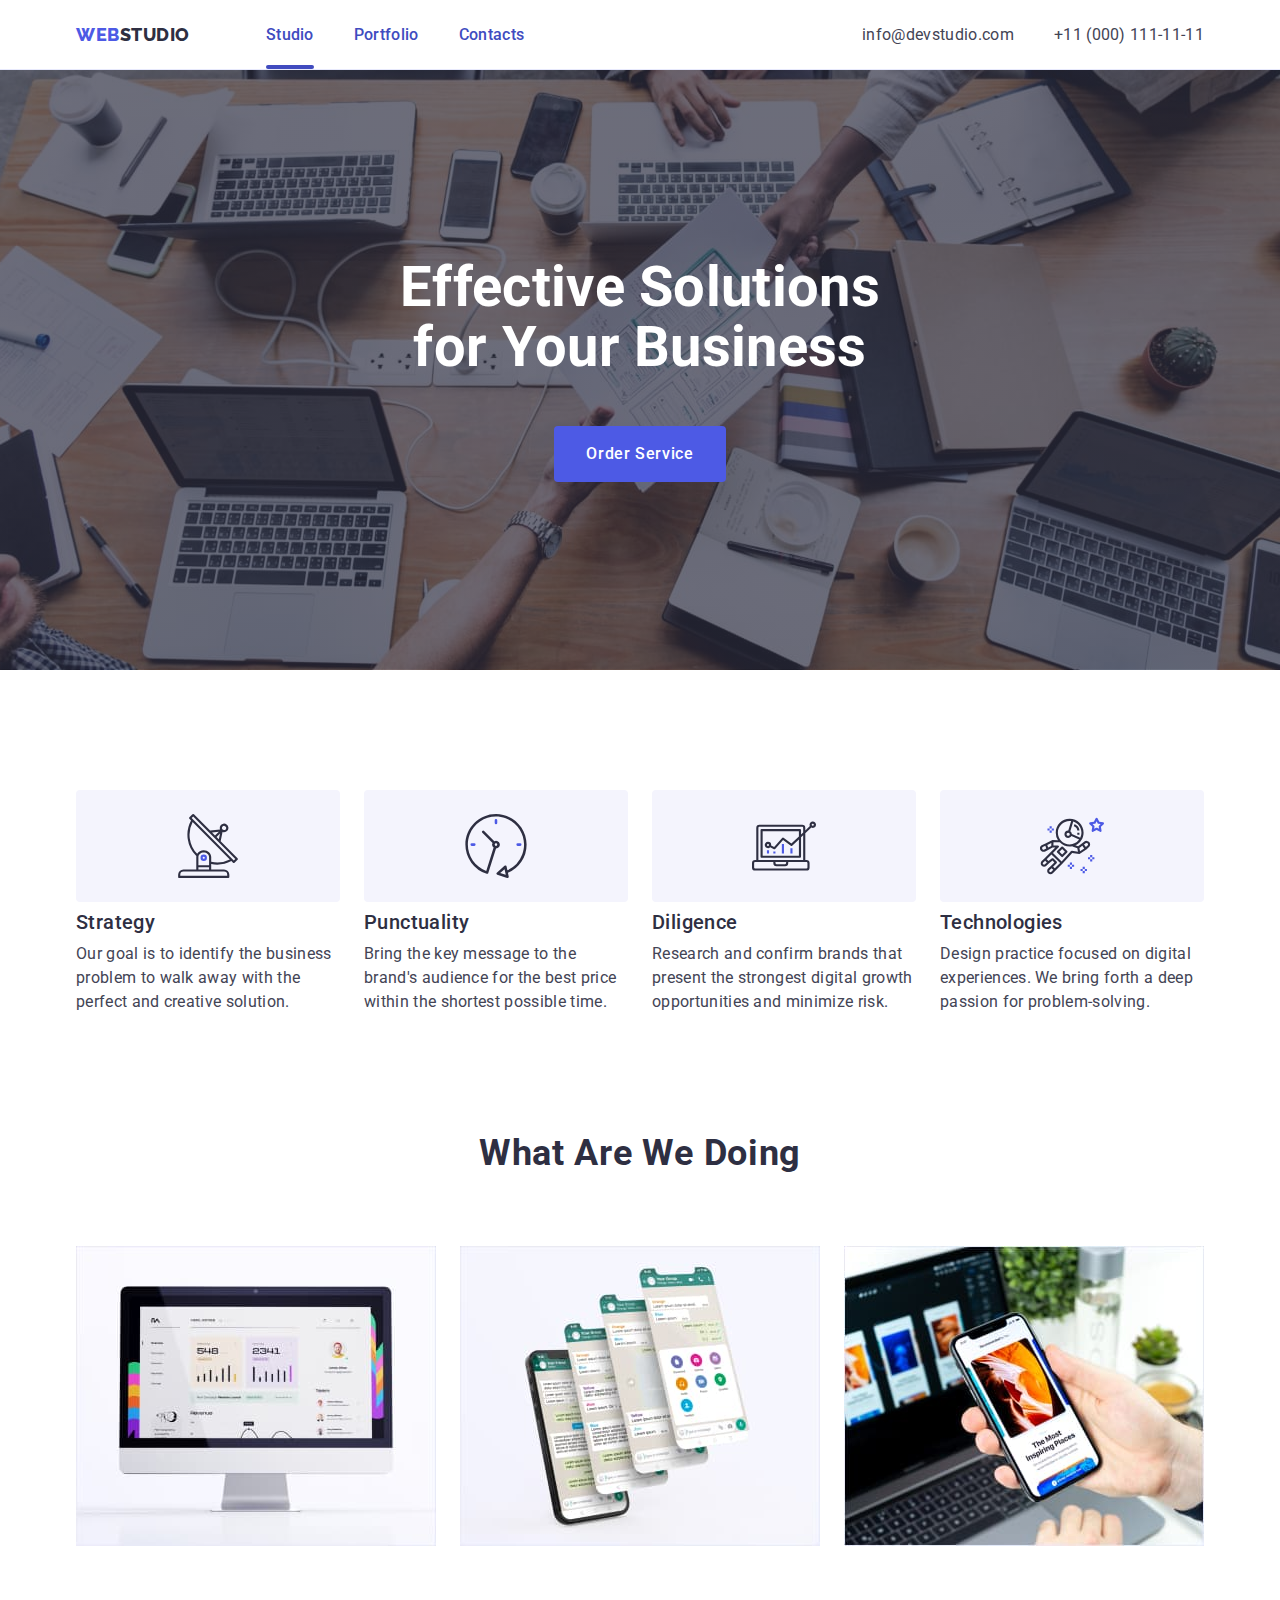
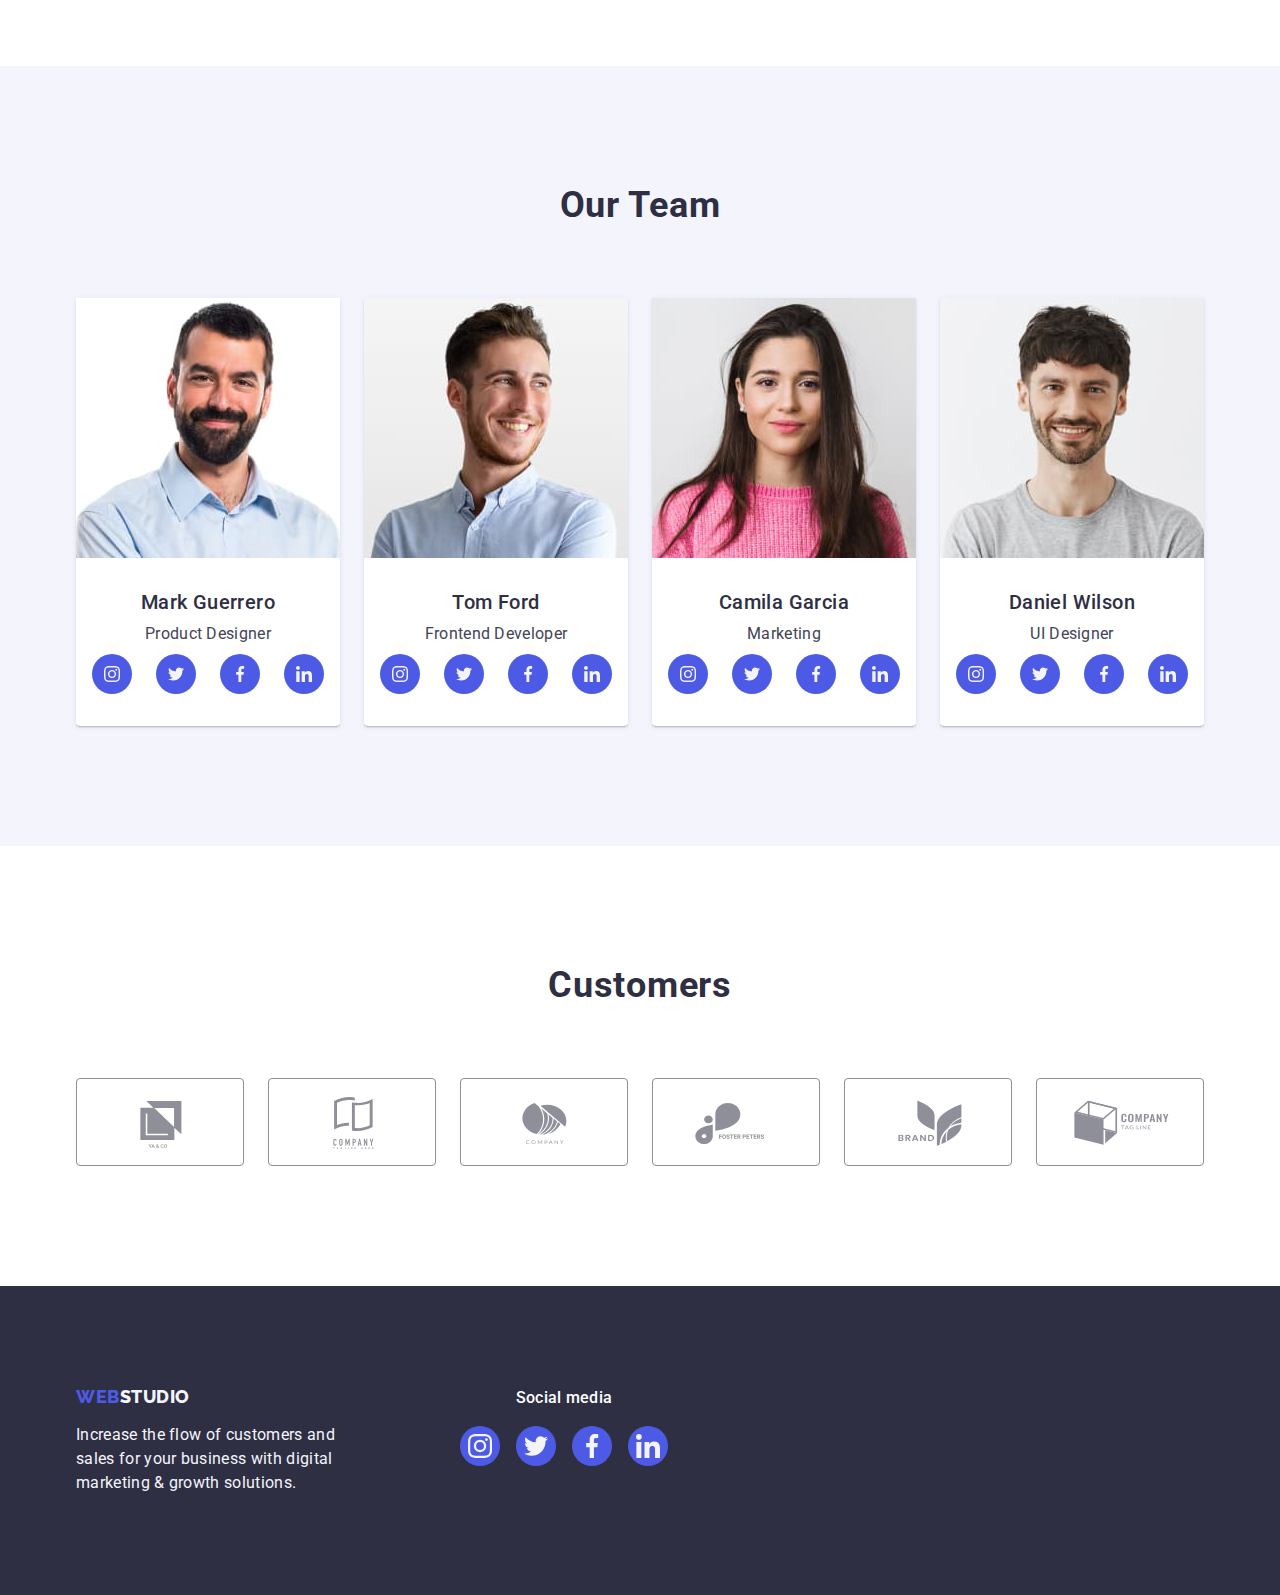
==== commit 0c035892: "correct -3" ====
--- a/index.html
+++ b/index.html
@@ -416,7 +416,7 @@
       </div>
     </footer>
     <!--Modal window-->
-    <div class="backdrop" data-modal>
+    <div class="backdrop is-hidden" data-modal>
       <div class="modal">
         <button class="modal-btn" type="button" data-modal-close>
           <svg class="modal-icon" width="8" height="8">
--- a/css/styles.css
+++ b/css/styles.css
@@ -148,6 +148,7 @@
   color: var(--dark-cl);
   position: relative;
   transition: color 250ms cubic-bezier(0.4, 0, 0.2, 1);
+  color: #404bbf;
 }
 .header-list-link:hover,
 .header-list-link:focus {
@@ -362,7 +363,9 @@
   background-color: var(--primary-brand-cl);
   transition: background-color 250ms cubic-bezier(0.4, 0, 0.2, 1);
 }
-.team-social-link:hover,
+.team-social-link:hover {
+  background-color: var(--pressed-state-cl);
+}
 .team-social-link:focus {
   background-color: var(--pressed-state-cl);
 }
@@ -408,16 +411,23 @@
   border: 1px solid var(--lightslate);
   transition: border-color 250ms cubic-bezier(0.4, 0, 0.2, 1),
     color 250ms cubic-bezier(0.4, 0, 0.2, 1);
-}
-.customers-link:hover,
+  color: var(--lightslate);
+}
+.customers-link:hover {
+  border-color: var(--pressed-state-cl);
+  color: var(--pressed-state-cl);
+}
 .customers-link:focus {
   border-color: var(--pressed-state-cl);
+  color: var(--pressed-state-cl);
 }
 .customers-icon {
   fill: currentColor;
   transition: fill 250ms cubic-bezier(0.4, 0, 0.2, 1);
 }
-.customers-link:hover .customers-icon,
+.customers-link:hover .customers-icon {
+  fill: var(--pressed-state-cl);
+}
 .customers-link:focus .customers-icon {
   fill: var(--pressed-state-cl);
 }
@@ -532,12 +542,11 @@
   width: 100%;
   height: 100%;
   background-color: var(--primary-brand-cl);
-  padding:padding: 40px 32px; ;
+  padding: 40px 32px;
   color: var(--light-bg-cl);
   font-weight: 400;
   transform: translateY(100%);
   transition: transform 250ms cubic-bezier(0.4, 0, 0.2, 1);
-  font-weight: 400;
 }
 .portfolio-link:hover .portfolio-overlay,
 .portfolio-link:focus .portfolio-overlay {
@@ -604,7 +613,9 @@
   transition: background-color 250ms cubic-bezier(0.4, 0, 0.2, 1);
 }
 
-.footer-social-link:hover,
+.footer-social-link:hover {
+  background-color: var(--success-cl);
+}
 .footer-social-link:focus {
   background-color: var(--success-cl);
 }
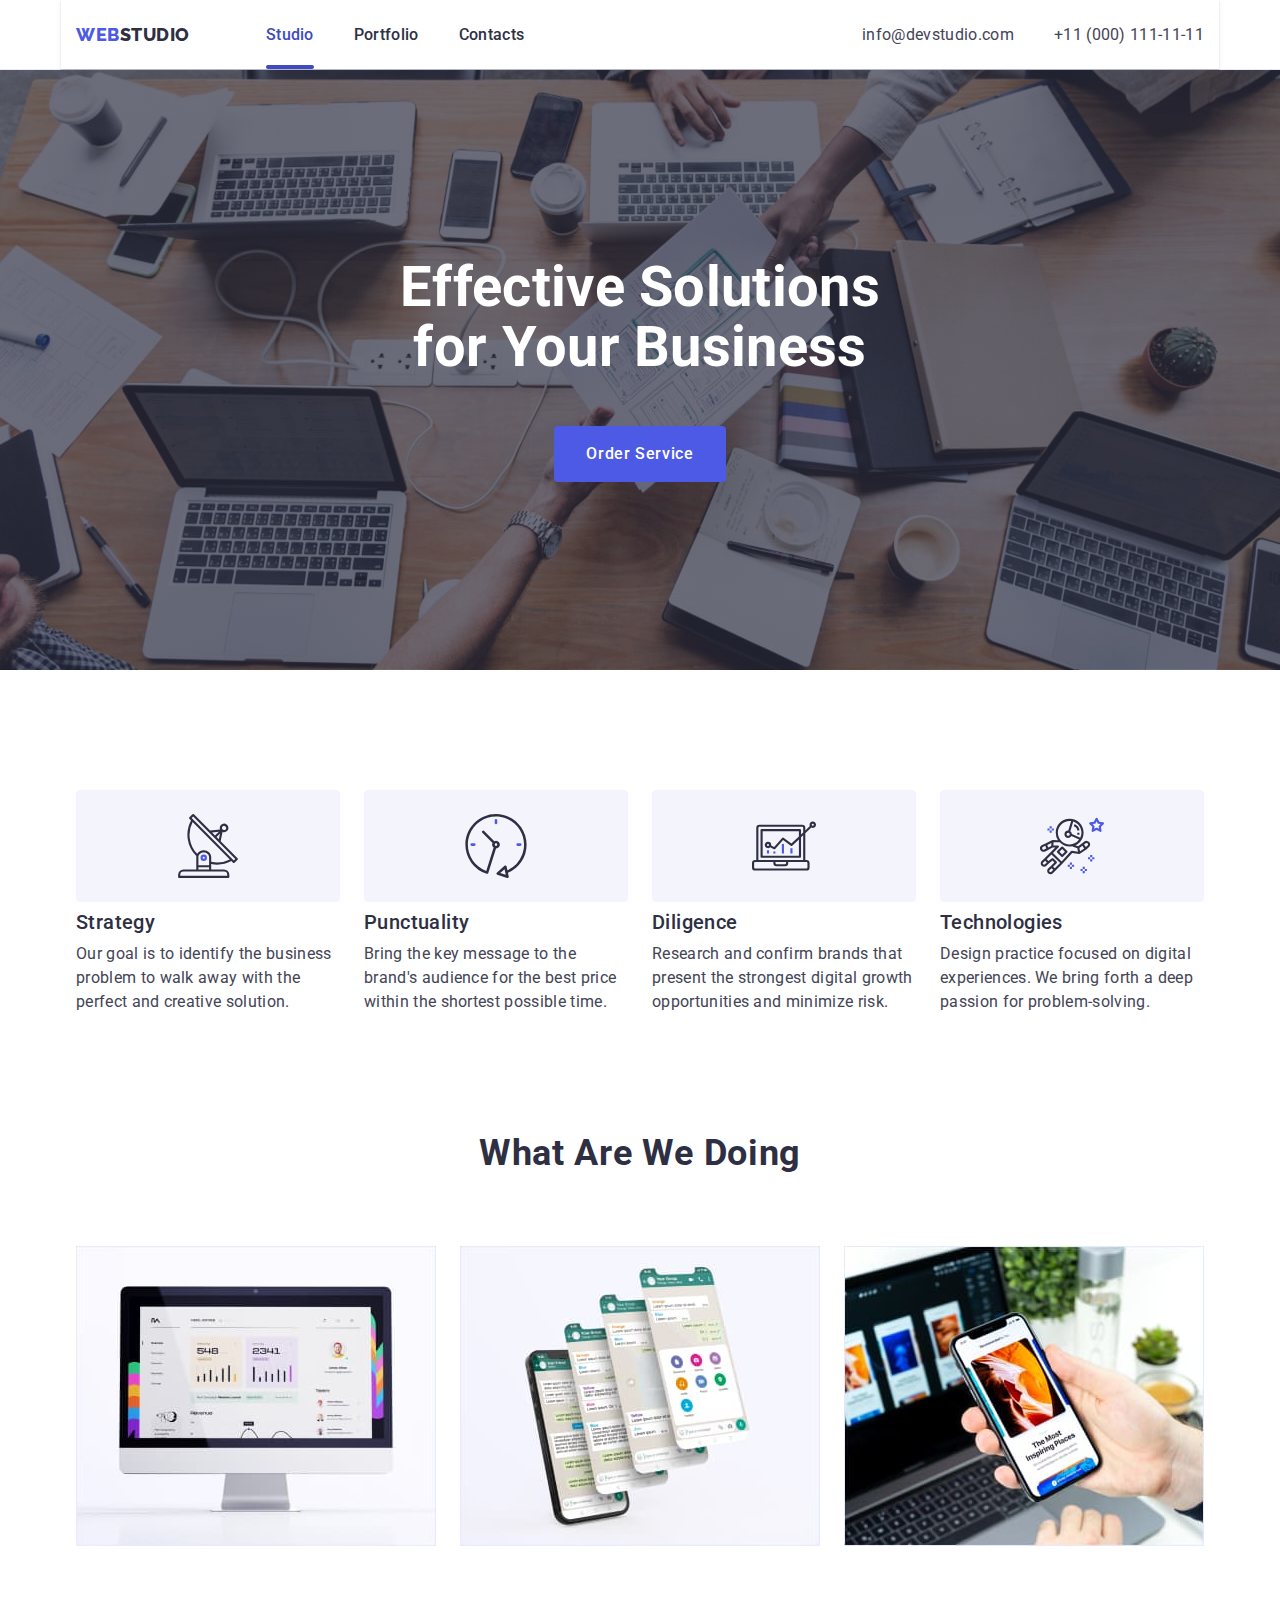
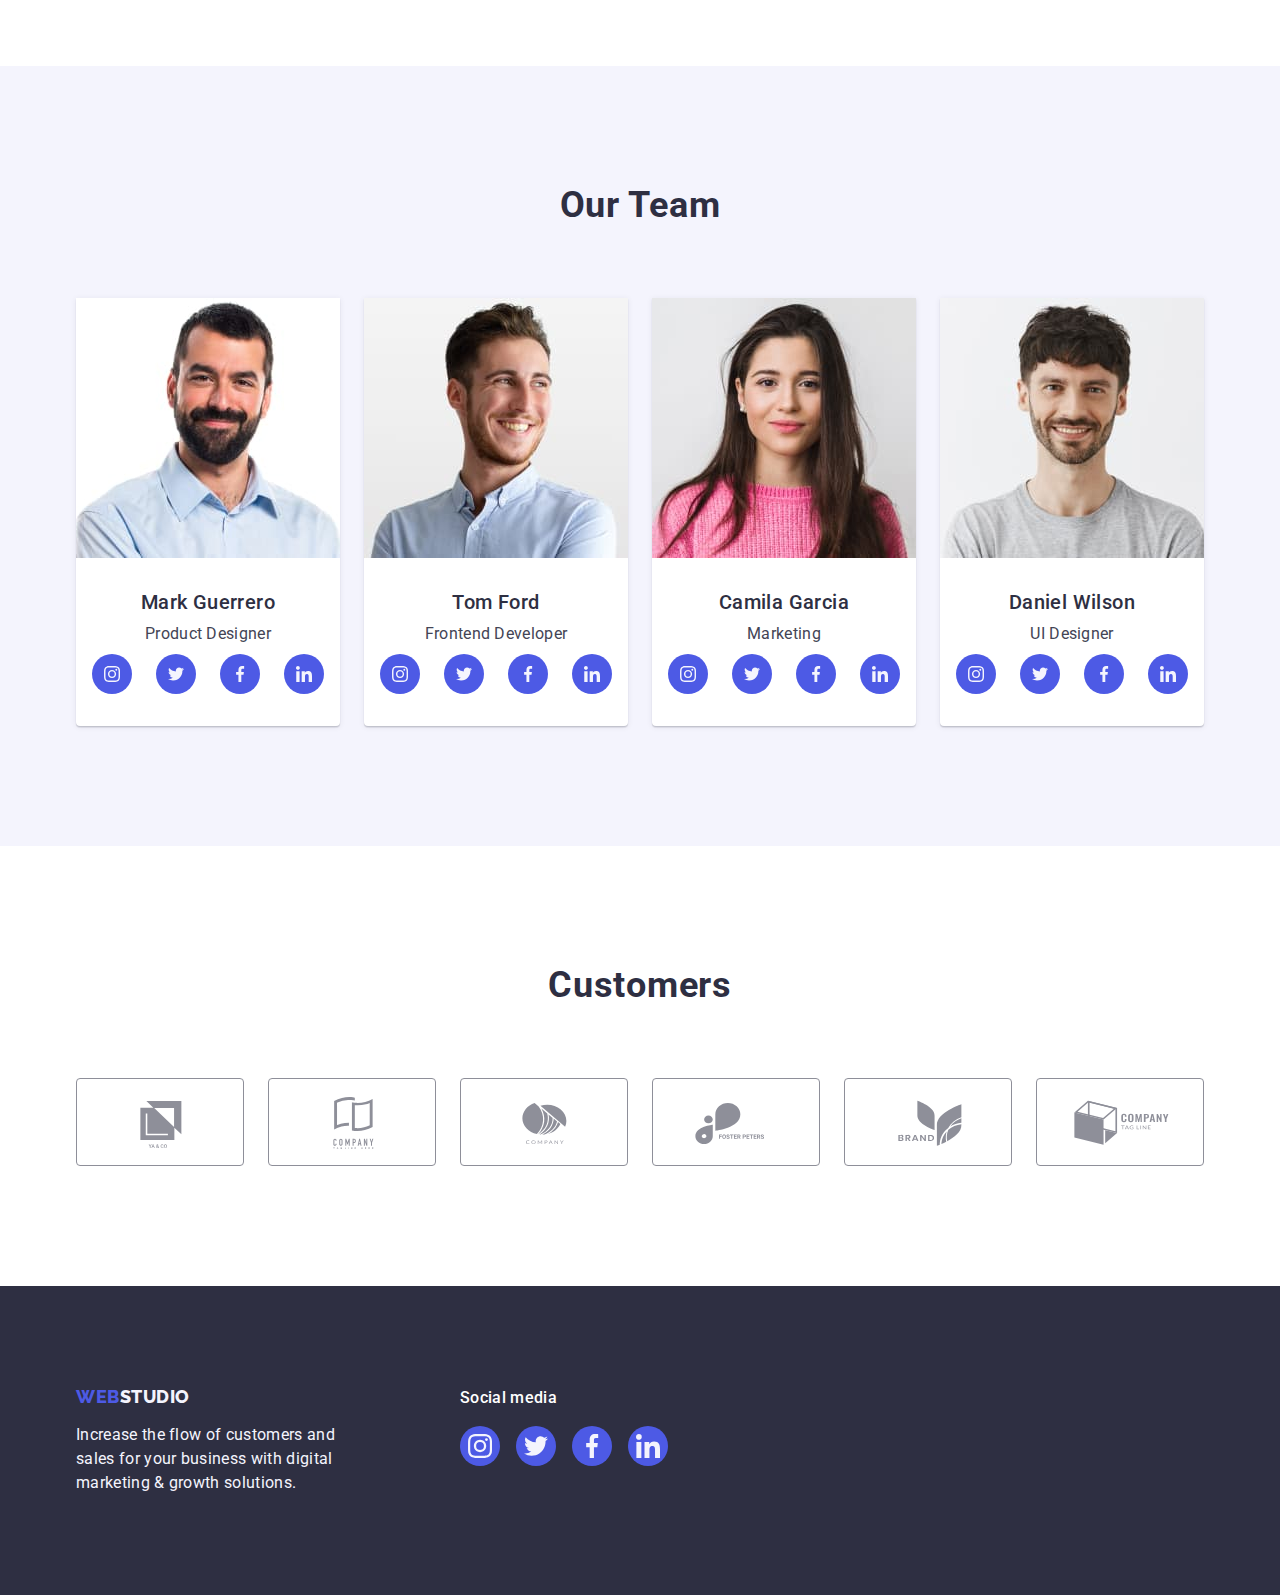
==== commit cc29b239: "create-4" ====
--- a/index.html
+++ b/index.html
@@ -27,7 +27,7 @@
           <a class="logo link" href="./index.html">Web<span class="logo-accent">Studio</span></a>
           <ul class="header-list list">
             <li class="header-list-item">
-              <a class="header-list-link activ link" href="./index.html"> Studio</a>
+              <a class="header-list-link activ-page activ link" href="./index.html"> Studio</a>
             </li>
             <li class="header-list-item">
               <a class="header-list-link link" href="./portfolio.html">Portfolio</a>
--- a/css/styles.css
+++ b/css/styles.css
@@ -92,6 +92,8 @@
   display: flex;
   justify-content: space-between;
   align-items: center;
+  box-shadow: 0px 1px 6px 0px rgba(46, 47, 66, 0.08), 0px 1px 1px 0px rgba(46, 47, 66, 0.16),
+    0px 2px 1px 0px rgba(46, 47, 66, 0.08);
 }
 .header .link {
   padding: 24px 0;
@@ -147,8 +149,8 @@
   font-weight: 500;
   color: var(--dark-cl);
   position: relative;
-  transition: color 250ms cubic-bezier(0.4, 0, 0.2, 1);
-  color: #404bbf;
+  transition: color 250ms cubic-bezier(0.4, 0, 0.2, 1),
+    background-color 250ms cubic-bezier(0.4, 0, 0.2, 1);
 }
 .header-list-link:hover,
 .header-list-link:focus {
@@ -157,15 +159,18 @@
 .header-list-link.activ::after {
   content: '';
   display: block;
+  color: var(--pressed-state-cl);
   position: absolute;
   left: 0;
   bottom: -1px;
   width: 100%;
   height: 4px;
   border-radius: 2px;
-  background: var(--pressed-state-cl);
-}
-
+  background-color: var(--pressed-state-cl);
+}
+.activ-page {
+  color: #404bbf;
+}
 .header-address {
   font-weight: 400;
   color: var(--text-cl);
@@ -181,7 +186,7 @@
   margin: 0 auto;
   background-color: var(--hero-background-cl);
   background-image: linear-gradient(rgba(46, 47, 66, 0.7), rgba(46, 47, 66, 0.7)),
-    url(/images/heroimg/img1.jpg);
+    url(../images/heroimg/img1.jpg);
   background-repeat: no-repeat;
   background-position: center center;
   padding-top: 188px;
@@ -590,7 +595,7 @@
   font-weight: 500;
   line-height: 1.5;
   letter-spacing: 0.32px;
-  text-align: center;
+  text-align: start;
   color: var(--white-cl);
   margin: 0 auto 16px 0;
 }
